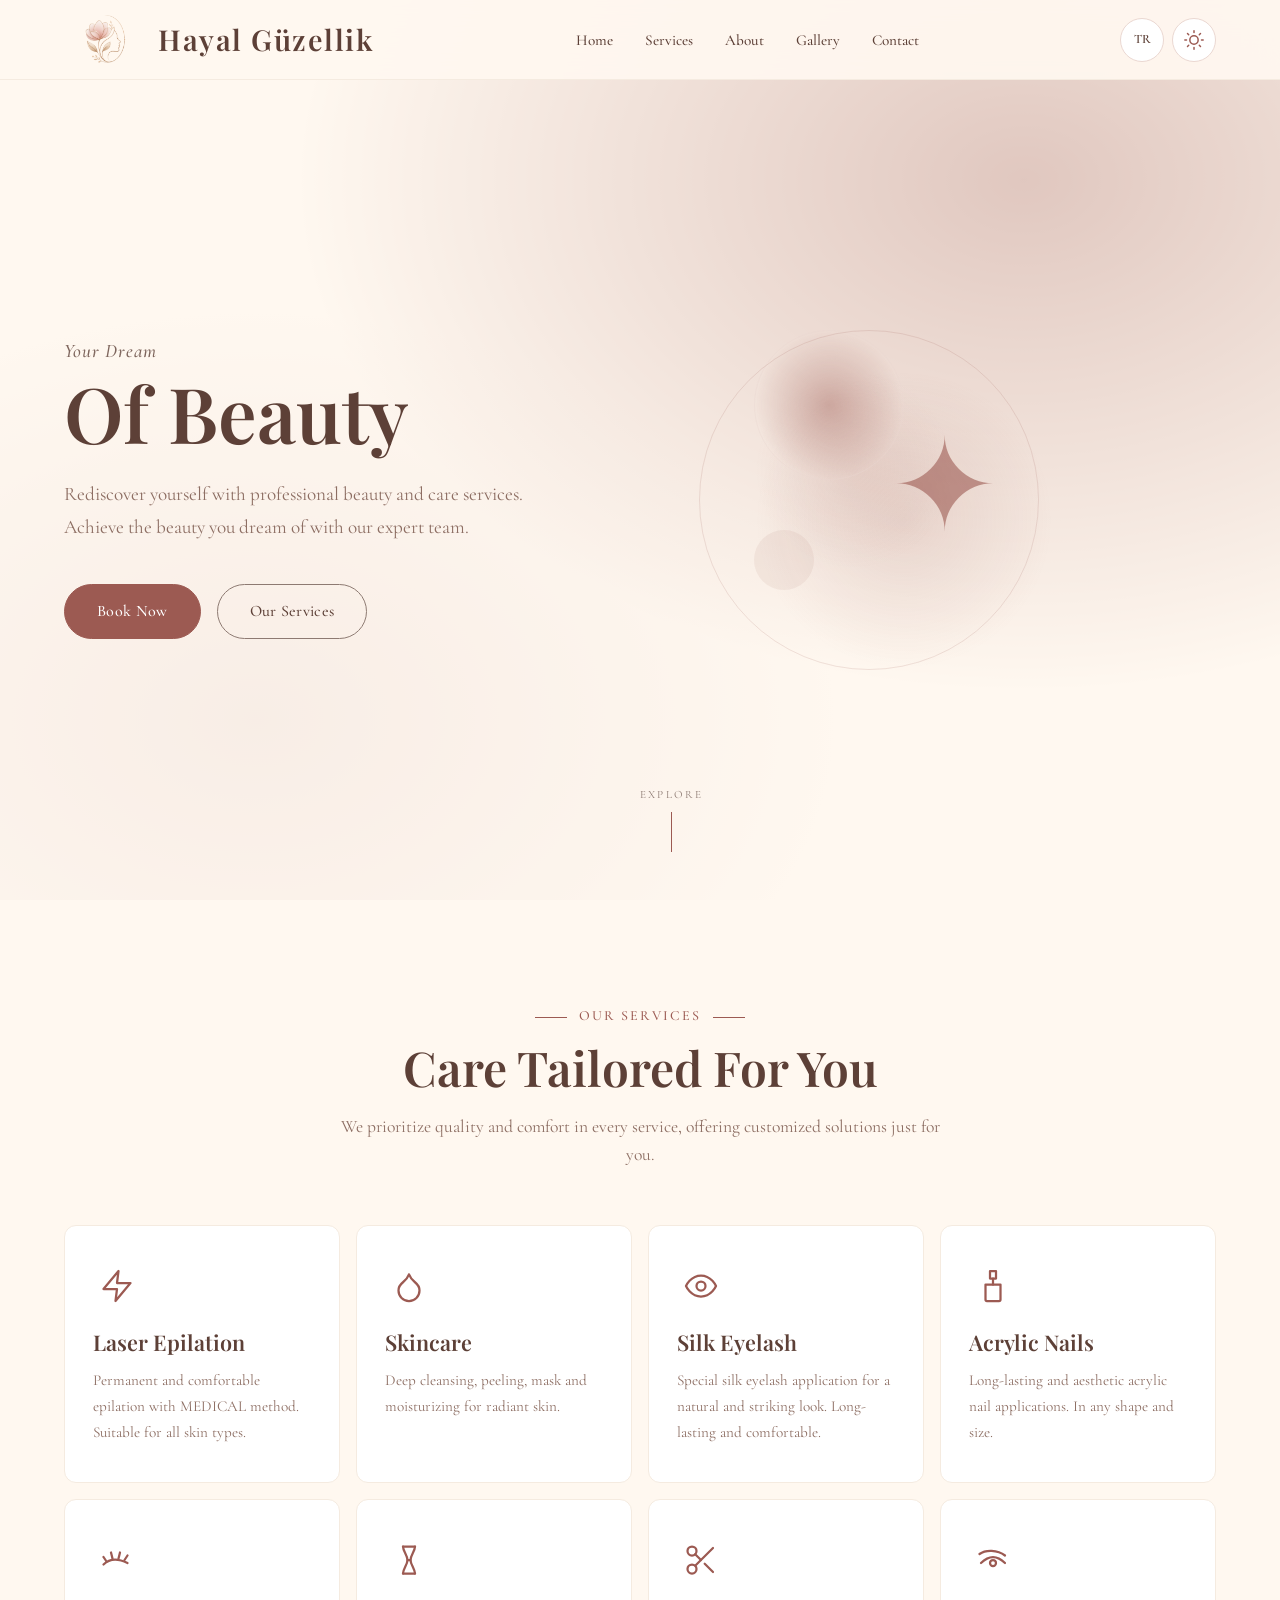
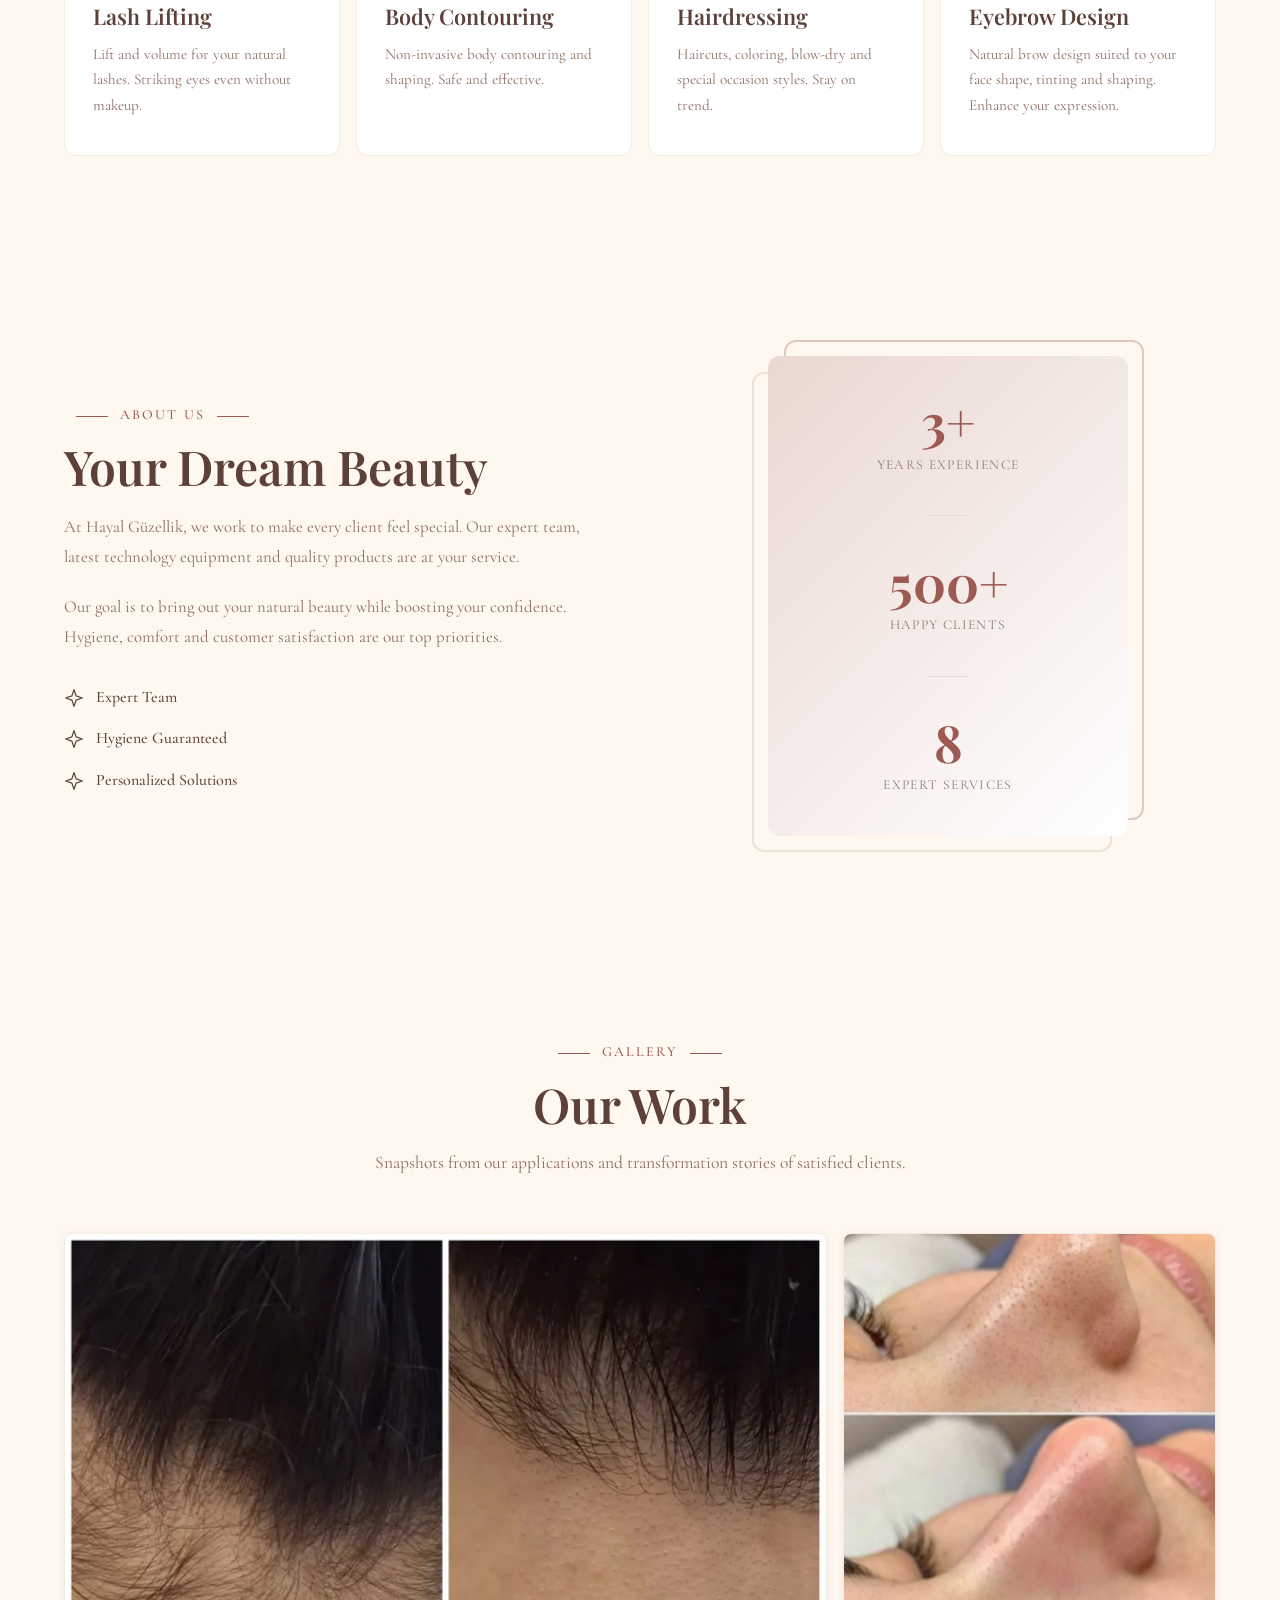
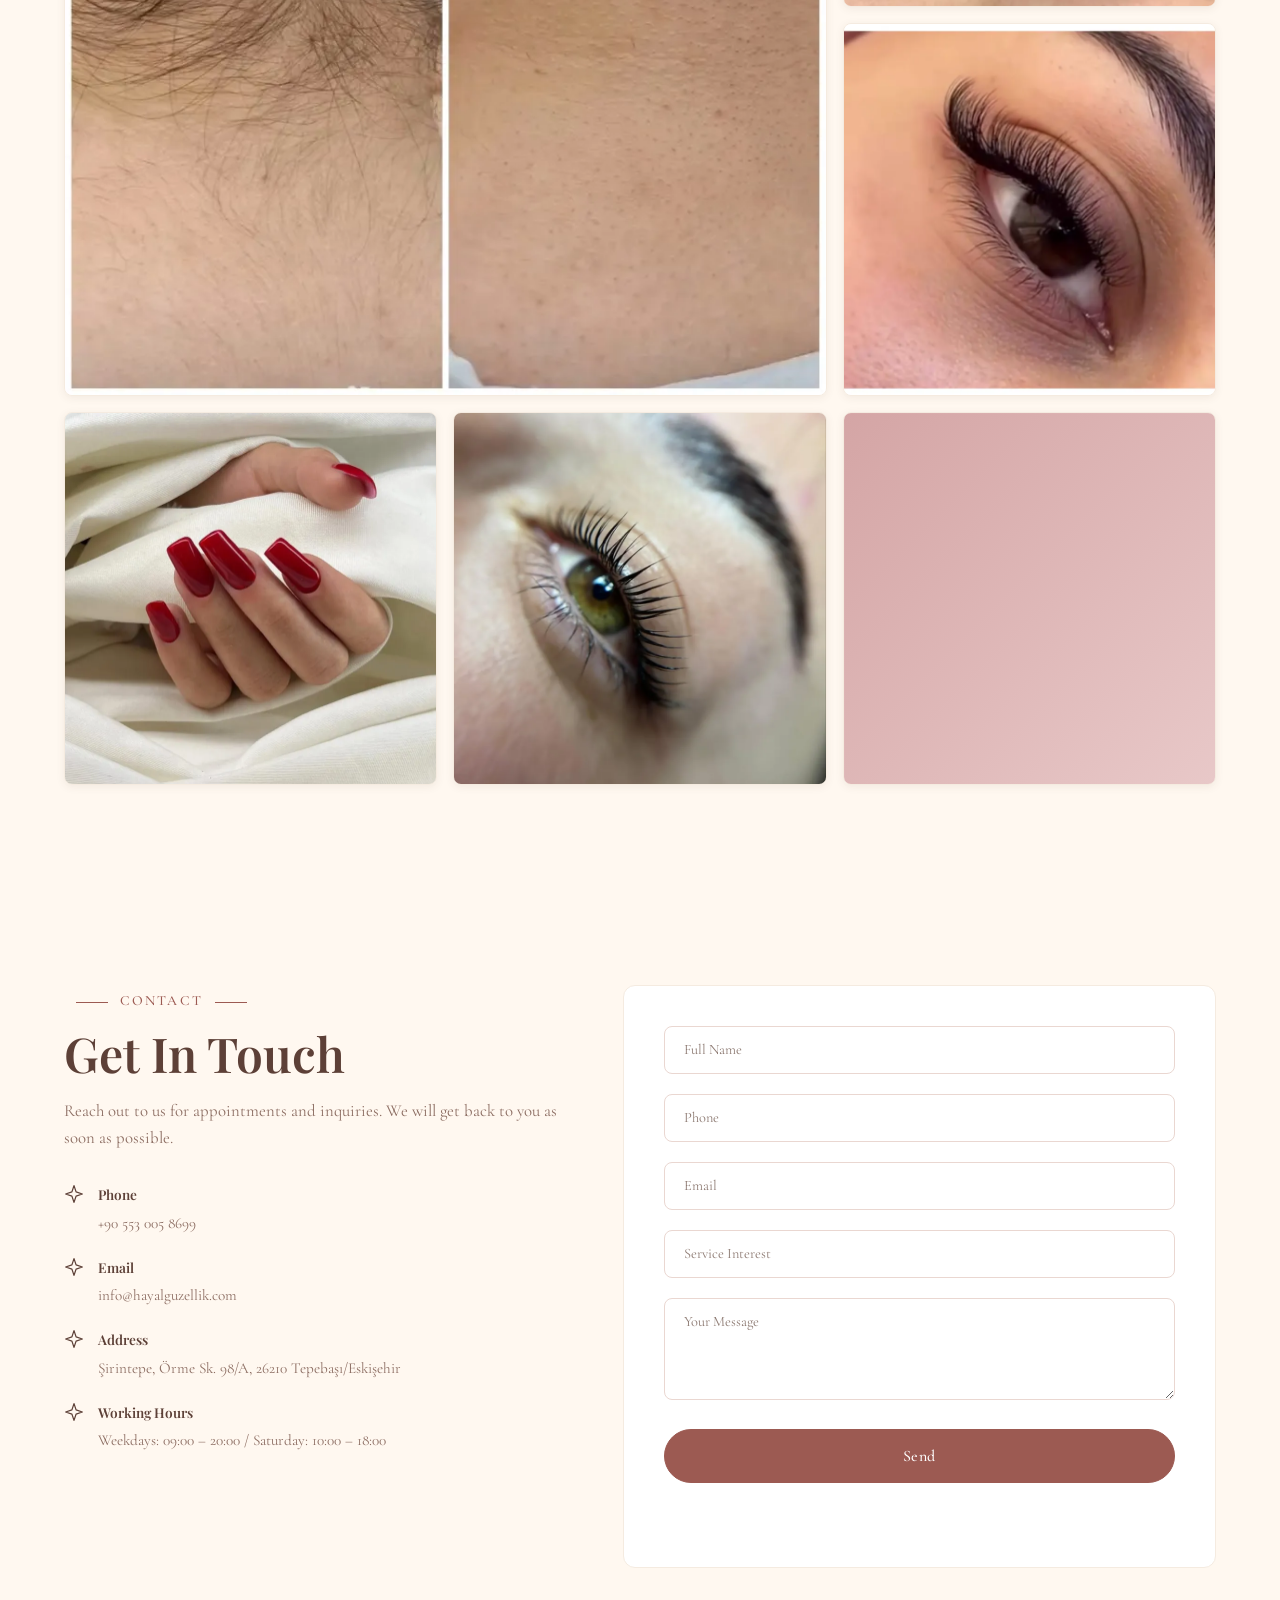
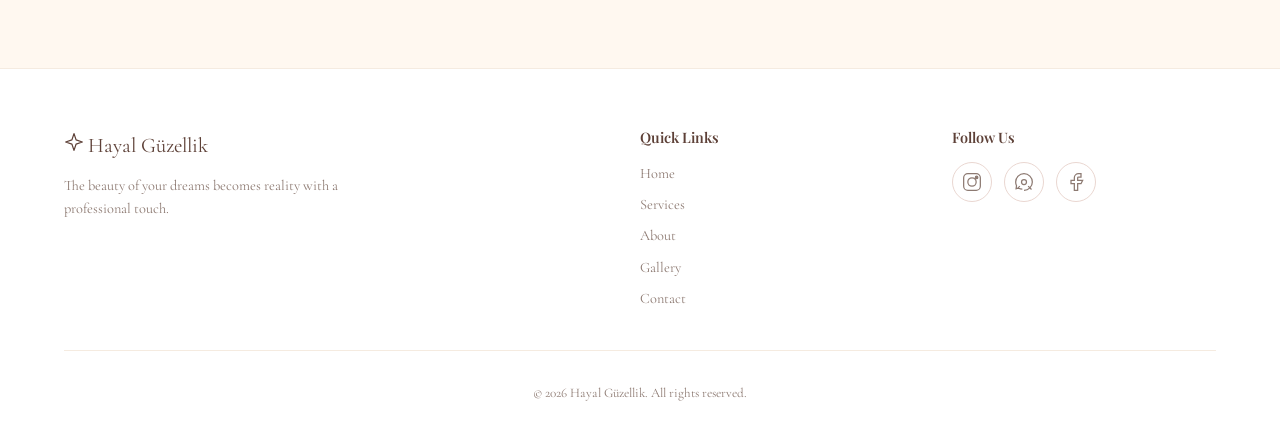
==== en.html @ 4885800f "bütün dosyalar yüklendi" ====
<!DOCTYPE html>
<html lang="en" data-theme="light">

<head>
  <meta charset="UTF-8">
  <meta name="viewport" content="width=device-width, initial-scale=1.0">
  <meta name="description"
    content="Hayal Güzellik — Professional laser epilation, skincare, silk eyelash, acrylic nails, lash lifting, body contouring and hairdressing services in Eskişehir, Turkey.">
  <meta name="theme-color" content="#FFF8F0">
  <meta name="robots" content="index, follow">
  <title>Hayal Güzellik | Professional Beauty &amp; Care</title>
  <link rel="icon" type="image/svg+xml" href="assets/icons/favicon.svg">
  <link rel="preconnect" href="https://fonts.googleapis.com">
  <link rel="preconnect" href="https://fonts.gstatic.com" crossorigin>
  <link
    href="https://fonts.googleapis.com/css2?family=Playfair+Display:ital,wght@0,400;0,500;0,600;0,700;1,400;1,500&family=Cormorant+Garamond:ital,wght@0,300;0,400;0,500;0,600;1,300;1,400;1,500&display=swap"
    rel="stylesheet">
  <link rel="stylesheet" href="assets/css/style.css">
  <link rel="alternate" href="index.html" hreflang="tr">
</head>

<body>

  <a href="#main-content" class="skip-link">Skip to content</a>

  <header class="header">
    <div class="header__inner container">
      <a href="#" class="logo" aria-label="Hayal Güzellik Homepage">
        <img src="assets/icons/logo.svg" alt="" class="logo__img" aria-hidden="true">
        <span class="logo__text">Hayal Güzellik</span>
      </a>
      <nav class="nav" aria-label="Main menu">
        <ul class="nav__list" id="navList">
          <li class="nav__item"><a href="#hero" class="nav__link">Home</a></li>
          <li class="nav__item"><a href="#services" class="nav__link">Services</a></li>
          <li class="nav__item"><a href="#about" class="nav__link">About</a></li>
          <li class="nav__item"><a href="#gallery" class="nav__link">Gallery</a></li>
          <li class="nav__item"><a href="#contact" class="nav__link">Contact</a></li>
        </ul>
      </nav>
      <div class="header__actions">
        <a href="index.html" class="lang-toggle" title="Türkçe" aria-label="Türkçeye geç">TR</a>
        <button class="theme-toggle" id="themeToggle" aria-label="Change theme" title="Change theme">
          <svg class="theme-toggle__icon theme-toggle__sun" width="20" height="20" viewBox="0 0 24 24" fill="none"
            stroke="currentColor" stroke-width="1.8" stroke-linecap="round" aria-hidden="true">
            <circle cx="12" cy="12" r="5" />
            <path
              d="M12 1v2M12 21v2M4.22 4.22l1.42 1.42M18.36 18.36l1.42 1.42M1 12h2M21 12h2M4.22 19.78l1.42-1.42M18.36 5.64l1.42-1.42" />
          </svg>
          <svg class="theme-toggle__icon theme-toggle__moon" width="20" height="20" viewBox="0 0 24 24" fill="none"
            stroke="currentColor" stroke-width="1.8" stroke-linecap="round" aria-hidden="true">
            <path d="M21 12.79A9 9 0 1 1 11.21 3 7 7 0 0 0 21 12.79z" />
          </svg>
        </button>
        <button class="nav-toggle" id="navToggle" aria-label="Open/close menu" aria-expanded="false">
          <span class="nav-toggle__bar" aria-hidden="true"></span>
          <span class="nav-toggle__bar" aria-hidden="true"></span>
          <span class="nav-toggle__bar" aria-hidden="true"></span>
        </button>
      </div>
    </div>
  </header>

  <main id="main-content">
    <section class="hero" id="hero" aria-label="Welcome">
      <div class="hero__bg" aria-hidden="true"></div>
      <div class="hero__inner container">
        <div class="hero__content">
          <h1 class="hero__title">
            <span class="hero__title-sub">Your Dream</span>
            <span class="hero__title-main">Of Beauty</span>
          </h1>
          <p class="hero__desc">Rediscover yourself with professional beauty and care services. Achieve the beauty you
            dream of with our expert team.</p>
          <div class="hero__actions">
            <a href="#contact" class="btn btn--primary">Book Now</a>
            <a href="#services" class="btn btn--ghost">Our Services</a>
          </div>
        </div>
        <div class="hero__visual" aria-hidden="true">
          <div class="hero__shape"></div>
          <div class="hero__shape hero__shape--2"></div>
          <div class="hero__shape hero__shape--3"></div>
          <div class="hero__shape hero__shape--4"></div>
          <div class="hero__ring"></div>
          <div class="hero__ornament">✦</div>
        </div>
      </div>
      <div class="hero__scroll" aria-hidden="true">
        <span class="hero__scroll-text">Explore</span>
        <span class="hero__scroll-line"></span>
      </div>
    </section>

    <section class="services section" id="services" aria-labelledby="services-title">
      <div class="container">
        <div class="section__header">
          <span class="section__label">Our Services</span>
          <h2 class="section__title" id="services-title">Care Tailored For You</h2>
          <p class="section__desc">We prioritize quality and comfort in every service, offering customized solutions
            just for you.</p>
        </div>
        <div class="services__grid">
          <!-- Laser Epilation -->
          <article class="service-card" tabindex="0">
            <div class="service-card__icon" aria-hidden="true">
              <svg width="36" height="36">
                <use href="#icon-lazer"></use>
              </svg>
            </div>
            <h3 class="service-card__title">Laser Epilation</h3>
            <p class="service-card__desc">Permanent and comfortable epilation with MEDICAL method. Suitable for all skin
              types.</p>
          </article>

          <!-- Skincare -->
          <article class="service-card" tabindex="0">
            <div class="service-card__icon" aria-hidden="true">
              <svg width="36" height="36">
                <use href="#icon-cilt"></use>
              </svg>
            </div>
            <h3 class="service-card__title">Skincare</h3>
            <p class="service-card__desc">Deep cleansing, peeling, mask and moisturizing for radiant skin.
            </p>
          </article>

          <!-- Silk Eyelash -->
          <article class="service-card" tabindex="0">
            <div class="service-card__icon" aria-hidden="true">
              <svg width="36" height="36">
                <use href="#icon-kirpik"></use>
              </svg>
            </div>
            <h3 class="service-card__title">Silk Eyelash</h3>
            <p class="service-card__desc">Special silk eyelash application for a natural and striking look. Long-lasting
              and comfortable.</p>
          </article>

          <!-- Acrylic Nails -->
          <article class="service-card" tabindex="0">
            <div class="service-card__icon" aria-hidden="true">
              <svg width="36" height="36">
                <use href="#icon-tirnak"></use>
              </svg>
            </div>
            <h3 class="service-card__title">Acrylic Nails</h3>
            <p class="service-card__desc">Long-lasting and aesthetic acrylic nail applications. In any shape and size.
            </p>
          </article>

          <!-- Lash Lifting -->
          <article class="service-card" tabindex="0">
            <div class="service-card__icon" aria-hidden="true">
              <svg width="36" height="36">
                <use href="#icon-lifting"></use>
              </svg>
            </div>
            <h3 class="service-card__title">Lash Lifting</h3>
            <p class="service-card__desc">Lift and volume for your natural lashes. Striking eyes even without makeup.
            </p>
          </article>

          <!-- Body Contouring -->
          <article class="service-card" tabindex="0">
            <div class="service-card__icon" aria-hidden="true">
              <svg width="36" height="36">
                <use href="#icon-incelme"></use>
              </svg>
            </div>
            <h3 class="service-card__title">Body Contouring</h3>
            <p class="service-card__desc">Non-invasive body contouring and shaping. Safe and effective.</p>
          </article>

          <!-- Hairdressing -->
          <article class="service-card" tabindex="0">
            <div class="service-card__icon" aria-hidden="true">
              <svg width="36" height="36">
                <use href="#icon-kuafor"></use>
              </svg>
            </div>
            <h3 class="service-card__title">Hairdressing</h3>
            <p class="service-card__desc">Haircuts, coloring, blow-dry and special occasion styles. Stay on trend.</p>
          </article>

          <!-- Eyebrow Design -->
          <article class="service-card" tabindex="0">
            <div class="service-card__icon" aria-hidden="true">
              <svg width="36" height="36">
                <use href="#icon-kas"></use>
              </svg>
            </div>
            <h3 class="service-card__title">Eyebrow Design</h3>
            <p class="service-card__desc">Natural brow design suited to your face shape, tinting and shaping. Enhance
              your expression.</p>
          </article>
        </div>
      </div>
    </section>

    <section class="about section" id="about" aria-labelledby="about-title">
      <div class="container">
        <div class="about__inner">
          <div class="about__content">
            <span class="section__label">About Us</span>
            <h2 class="section__title" id="about-title">Your Dream Beauty</h2>
            <p class="about__text">At Hayal Güzellik, we work to make every client feel special. Our expert team, latest
              technology equipment and quality products are at your service.</p>
            <p class="about__text">Our goal is to bring out your natural beauty while boosting your confidence. Hygiene,
              comfort and customer satisfaction are our top priorities.</p>
            <div class="about__features">
              <div class="about__feature">
                <svg class="icon-sparkle" width="20" height="20" viewBox="0 0 24 24" fill="none" stroke="currentColor"
                  stroke-width="1.5" stroke-linecap="round" stroke-linejoin="round" aria-hidden="true">
                  <path d="M12 2L14.5 9.5L22 12L14.5 14.5L12 22L9.5 14.5L2 12L9.5 9.5L12 2Z" />
                </svg>
                <span>Expert Team</span>
              </div>
              <div class="about__feature">
                <svg class="icon-sparkle" width="20" height="20" viewBox="0 0 24 24" fill="none" stroke="currentColor"
                  stroke-width="1.5" stroke-linecap="round" stroke-linejoin="round" aria-hidden="true">
                  <path d="M12 2L14.5 9.5L22 12L14.5 14.5L12 22L9.5 14.5L2 12L9.5 9.5L12 2Z" />
                </svg>
                <span>Hygiene Guaranteed</span>
              </div>
              <div class="about__feature">
                <svg class="icon-sparkle" width="20" height="20" viewBox="0 0 24 24" fill="none" stroke="currentColor"
                  stroke-width="1.5" stroke-linecap="round" stroke-linejoin="round" aria-hidden="true">
                  <path d="M12 2L14.5 9.5L22 12L14.5 14.5L12 22L9.5 14.5L2 12L9.5 9.5L12 2Z" />
                </svg>
                <span>Personalized Solutions</span>
              </div>
            </div>
          </div>
          <div class="about__visual" aria-hidden="true">
            <div class="about__stats">
              <div class="about__deco"></div>
              <div class="about__deco about__deco--2"></div>
              <div class="about__stat">
                <span class="about__stat-number">3+</span>
                <span class="about__stat-label">Years Experience</span>
              </div>
              <div class="about__stat-divider"></div>
              <div class="about__stat">
                <span class="about__stat-number">500+</span>
                <span class="about__stat-label">Happy Clients</span>
              </div>
              <div class="about__stat-divider"></div>
              <div class="about__stat">
                <span class="about__stat-number">8</span>
                <span class="about__stat-label">Expert Services</span>
              </div>
            </div>
          </div>
        </div>
      </div>
    </section>

    <section class="gallery section" id="gallery" aria-labelledby="gallery-title">
      <div class="container">
        <div class="section__header">
          <span class="section__label">Gallery</span>
          <h2 class="section__title" id="gallery-title">Our Work</h2>
          <p class="section__desc">Snapshots from our applications and transformation stories of satisfied clients.</p>
        </div>
        <div class="gallery__grid">
          <figure class="gallery__item gallery__item--wide" tabindex="0">
            <img class="gallery__img" src="assets/img/optimized/lazer.webp" alt="Laser epilation before and after">
            <figcaption class="gallery__caption">Laser Epilation</figcaption>
          </figure>
          <figure class="gallery__item" tabindex="0">
            <img class="gallery__img" src="assets/img/optimized/ciltbakimi.webp" alt="Skincare treatment">
            <figcaption class="gallery__caption">Skincare</figcaption>
          </figure>
          <figure class="gallery__item" tabindex="0">
            <img class="gallery__img" src="assets/img/optimized/ipek_kirpik.webp" alt="Silk eyelash application">
            <figcaption class="gallery__caption">Silk Eyelash</figcaption>
          </figure>
          <figure class="gallery__item" tabindex="0">
            <img class="gallery__img" src="assets/img/optimized/protez_tirnak.webp" alt="Acrylic nail design">
            <figcaption class="gallery__caption">Acrylic Nails</figcaption>
          </figure>
          <figure class="gallery__item" tabindex="0">
            <img class="gallery__img" src="assets/img/optimized/kirpik_lifting.webp" alt="Lash lifting application">
            <figcaption class="gallery__caption">Lash Lifting</figcaption>
          </figure>
          <figure class="gallery__item" tabindex="0">
            <div class="gallery__img" style="background-image: linear-gradient(135deg, #D4A5A5 0%, #E8C8C8 100%);"
              role="img" aria-label="Hair styling service"></div>
            <figcaption class="gallery__caption">Hairdressing</figcaption>
          </figure>

        </div>
      </div>
    </section>

    <section class="contact section" id="contact" aria-labelledby="contact-title">
      <div class="container">
        <div class="contact__inner">
          <div class="contact__info">
            <span class="section__label">Contact</span>
            <h2 class="section__title" id="contact-title">Get In Touch</h2>
            <p class="contact__text">Reach out to us for appointments and inquiries. We will get back to you as soon as
              possible.</p>
            <div class="contact__details">
              <div class="contact__detail">
                <svg class="icon-sparkle" width="20" height="20" viewBox="0 0 24 24" fill="none" stroke="currentColor"
                  stroke-width="1.5" stroke-linecap="round" stroke-linejoin="round" aria-hidden="true">
                  <path d="M12 2L14.5 9.5L22 12L14.5 14.5L12 22L9.5 14.5L2 12L9.5 9.5L12 2Z" />
                </svg>
                <div>
                  <strong>Phone</strong>
                  <a href="tel:+905530058699" class="contact__link">+90 553 005 8699</a>
                </div>
              </div>
              <div class="contact__detail">
                <svg class="icon-sparkle" width="20" height="20" viewBox="0 0 24 24" fill="none" stroke="currentColor"
                  stroke-width="1.5" stroke-linecap="round" stroke-linejoin="round" aria-hidden="true">
                  <path d="M12 2L14.5 9.5L22 12L14.5 14.5L12 22L9.5 14.5L2 12L9.5 9.5L12 2Z" />
                </svg>
                <div>
                  <strong>Email</strong>
                  <a href="mailto:info@hayalguzellik.com" class="contact__link">info@hayalguzellik.com</a>
                </div>
              </div>
              <div class="contact__detail">
                <svg class="icon-sparkle" width="20" height="20" viewBox="0 0 24 24" fill="none" stroke="currentColor"
                  stroke-width="1.5" stroke-linecap="round" stroke-linejoin="round" aria-hidden="true">
                  <path d="M12 2L14.5 9.5L22 12L14.5 14.5L12 22L9.5 14.5L2 12L9.5 9.5L12 2Z" />
                </svg>
                <div>
                  <strong>Address</strong>
                  <span>Şirintepe, Örme Sk. 98/A, 26210 Tepebaşı/Eskişehir</span>
                </div>
              </div>
              <div class="contact__detail">
                <svg class="icon-sparkle" width="20" height="20" viewBox="0 0 24 24" fill="none" stroke="currentColor"
                  stroke-width="1.5" stroke-linecap="round" stroke-linejoin="round" aria-hidden="true">
                  <path d="M12 2L14.5 9.5L22 12L14.5 14.5L12 22L9.5 14.5L2 12L9.5 9.5L12 2Z" />
                </svg>
                <div>
                  <strong>Working Hours</strong>
                  <span>Weekdays: 09:00 – 20:00 / Saturday: 10:00 – 18:00</span>
                </div>
              </div>
            </div>
          </div>
          <div class="contact__form-wrapper">
            <form class="contact__form" id="contactForm" action="https://api.web3forms.com/submit" method="POST">
              <input type="hidden" name="access_key" value="YOUR_ACCESS_KEY_HERE">
              <input type="hidden" name="subject" value="Hayal Güzellik - Contact Form">
              <input type="checkbox" name="botcheck" class="contact__hp" tabindex="-1" aria-hidden="true">
              <div class="contact__form-group">
                <label for="name" class="contact__label">Full Name</label>
                <input type="text" id="name" name="name" class="contact__input" required placeholder=" ">
              </div>
              <div class="contact__form-group">
                <label for="phone" class="contact__label">Phone</label>
                <input type="tel" id="phone" name="phone" class="contact__input" required placeholder=" ">
              </div>
              <div class="contact__form-group">
                <label for="email" class="contact__label">Email</label>
                <input type="email" id="email" name="email" class="contact__input" required placeholder=" ">
              </div>
              <div class="contact__form-group">
                <label for="service" class="contact__label">Service Interest</label>
                <select id="service" name="service" class="contact__input contact__select" required>
                  <option value="" disabled selected hidden></option>
                  <option value="Laser Epilation">Laser Epilation</option>
                  <option value="Skincare">Skincare</option>
                  <option value="Silk Eyelash">Silk Eyelash</option>
                  <option value="Acrylic Nails">Acrylic Nails</option>
                  <option value="Lash Lifting">Lash Lifting</option>
                  <option value="Body Contouring">Body Contouring</option>
                  <option value="Hairdressing">Hairdressing</option>
                  <option value="Eyebrow Design">Eyebrow Design</option>
                  <option value="Other">Other</option>
                </select>
              </div>
              <div class="contact__form-group contact__form-group--full">
                <label for="message" class="contact__label">Your Message</label>
                <textarea id="message" name="message" class="contact__input contact__textarea" rows="4" required
                  placeholder=" "></textarea>
              </div>
              <button type="submit" class="btn btn--primary contact__submit">Send</button>
              <p class="contact__form-status" id="formStatus" role="status" aria-live="polite"></p>
            </form>
          </div>
        </div>
      </div>
    </section>
  </main>

  <footer class="footer">
    <div class="container">
      <div class="footer__inner">
        <div class="footer__brand">
          <svg class="icon-sparkle" width="20" height="20" viewBox="0 0 24 24" fill="none" stroke="currentColor"
            stroke-width="1.5" stroke-linecap="round" stroke-linejoin="round" aria-hidden="true">
            <path d="M12 2L14.5 9.5L22 12L14.5 14.5L12 22L9.5 14.5L2 12L9.5 9.5L12 2Z" />
          </svg>
          <span class="logo__text">Hayal Güzellik</span>
          <p class="footer__tagline">The beauty of your dreams becomes reality with a professional touch.</p>
        </div>
        <div class="footer__nav">
          <h4 class="footer__heading">Quick Links</h4>
          <nav aria-label="Footer menu">
            <ul class="footer__list">
              <li><a href="#hero" class="footer__link">Home</a></li>
              <li><a href="#services" class="footer__link">Services</a></li>
              <li><a href="#about" class="footer__link">About</a></li>
              <li><a href="#gallery" class="footer__link">Gallery</a></li>
              <li><a href="#contact" class="footer__link">Contact</a></li>
            </ul>
          </nav>
        </div>

        <div class="footer__social">
          <h4 class="footer__heading">Follow Us</h4>
          <div class="footer__social-links">
            <a href="#" class="footer__social-link" aria-label="Instagram" title="Instagram">
              <svg width="20" height="20" viewBox="0 0 24 24" fill="none" stroke="currentColor" stroke-width="1.5">
                <rect x="2" y="2" width="20" height="20" rx="5" />
                <circle cx="12" cy="12" r="5" />
                <circle cx="17.5" cy="6.5" r="1.5" fill="currentColor" />
              </svg>
            </a>
            <a href="#" class="footer__social-link" aria-label="WhatsApp" title="WhatsApp">
              <svg width="20" height="20" viewBox="0 0 24 24" fill="none" stroke="currentColor" stroke-width="1.5">
                <path
                  d="M17 17L21 21M4 20L7 17M12 22C17.5228 22 22 17.5228 22 12C22 6.47715 17.5228 2 12 2C6.47715 2 2 6.47715 2 12C2 13.5997 2.37562 15.1116 3.04346 16.4521L2.5 20L5.5479 19.4565C6.88837 20.1244 8.4003 20.5 10 20.5" />
                <circle cx="12" cy="12" r="3" />
              </svg>
            </a>
            <a href="#" class="footer__social-link" aria-label="Facebook" title="Facebook">
              <svg width="20" height="20" viewBox="0 0 24 24" fill="none" stroke="currentColor" stroke-width="1.5">
                <path
                  d="M18 2H15C12.2386 2 10 4.23858 10 7V10H6V14H10V22H14V14H18L20 10H14V7C14 6.44772 14.4477 6 15 6H18V2Z" />
              </svg>
            </a>
          </div>
        </div>
      </div>
      <div class="footer__bottom">
        <p>&copy; 2026 Hayal Güzellik. All rights reserved.</p>
      </div>
    </div>
  </footer>


  <!-- Icons (SVG SPRITE) -->
  <svg style="display: none;" aria-hidden="true">
    <symbol id="icon-sparkle" viewBox="0 0 24 24" fill="none" stroke="currentColor" stroke-width="1.5"
      stroke-linecap="round" stroke-linejoin="round">
      <path d="M12 2L14.5 9.5L22 12L14.5 14.5L12 22L9.5 14.5L2 12L9.5 9.5L12 2Z" />
    </symbol>

    <symbol id="icon-lazer" viewBox="0 0 24 24" fill="none" stroke="currentColor" stroke-width="1.5"
      stroke-linecap="round" stroke-linejoin="round">
      <polygon points="13 2 3 14 12 14 11 22 21 10 12 10 13 2" />
    </symbol>

    <symbol id="icon-cilt" viewBox="0 0 24 24" fill="none" stroke="currentColor" stroke-width="1.5"
      stroke-linecap="round" stroke-linejoin="round">
      <path d="M12 22a7 7 0 0 0 7-7c0-2-1-3.9-3-5.5s-3.5-4-4-5.3c-.5 1.3-2 3.7-4 5.3S5 13 5 15a7 7 0 0 0 7 7z" />
    </symbol>

    <symbol id="icon-kirpik" viewBox="0 0 24 24" fill="none" stroke="currentColor" stroke-width="1.5"
      stroke-linecap="round" stroke-linejoin="round">
      <path d="M2 12s3-7 10-7 10 7 10 7-3 7-10 7-10-7-10-7Z" />
      <circle cx="12" cy="12" r="3" />
    </symbol>

    <symbol id="icon-tirnak" viewBox="0 0 24 24" fill="none" stroke="currentColor" stroke-width="1.5"
      stroke-linecap="round" stroke-linejoin="round">
      <path d="M10 2h4v5h-4z" />
      <path d="M12 7v4" />
      <path d="M7 11h10v10a1 1 0 0 1-1 1H8a1 1 0 0 1-1-1z" />
    </symbol>

    <symbol id="icon-lifting" viewBox="0 0 24 24" fill="none" stroke="currentColor" stroke-width="1.5"
      stroke-linecap="round" stroke-linejoin="round">
      <path d="M3 15c4-4 10-4 16-1" />
      <path d="M17 12l2-3" />
      <path d="M13 11l1-4" />
      <path d="M9 11l-1-4" />
      <path d="M5 13l-2-3" />
    </symbol>

    <symbol id="icon-incelme" viewBox="0 0 24 24" fill="none" stroke="currentColor" stroke-width="1.5"
      stroke-linecap="round" stroke-linejoin="round">
      <path d="M8 3h8" />
      <path d="M16 3c0 3-3 6-3 9s3 6 3 9" />
      <path d="M8 3c0 3 3 6 3 9s-3 6-3 9" />
      <path d="M8 21h8" />
      <line x1="11" y1="12" x2="13" y2="12" />
    </symbol>

    <symbol id="icon-kuafor" viewBox="0 0 24 24" fill="none" stroke="currentColor" stroke-width="1.5"
      stroke-linecap="round" stroke-linejoin="round">
      <circle cx="6" cy="6" r="3" />
      <circle cx="6" cy="18" r="3" />
      <line x1="20" y1="4" x2="8.12" y2="15.88" />
      <line x1="14.47" y1="14.48" x2="20" y2="20" />
      <line x1="8.12" y1="8.12" x2="12" y2="12" />
    </symbol>

    <symbol id="icon-kas" viewBox="0 0 24 24" fill="none" stroke="currentColor" stroke-width="1.5" stroke-linecap="round" stroke-linejoin="round">
    <path d="M3 8c4-3 12-3 17 1" />
    <path d="M4 14s4-4 8-4 8 4 8 4" />
    <circle cx="12" cy="14" r="2" />
  </symbol>
  </svg>

  <script src="assets/js/main.js" defer></script>
</body>

</html>
---- assets/css/style.css ----
/* ============================================
   Hayal Güzellik — Ana Stil Dosyası
   ============================================ */

/* -------------------------------------------
   CSS Değişkenleri — Aydınlık Tema (varsayılan)
   ------------------------------------------- */
:root {
  --bg-primary: #FFF8F0;
  --bg-card: #FFFFFF;
  --accent: #9C5A52;
  --accent-hover: #864A42;
  --text-primary: #5D4037;
  --text-secondary: #8D6E63;
  --text-muted: #8D7A72;
  --border: #EAD7D1;
  --border-light: #F5EBE0;
  --shadow: rgba(93, 64, 55, 0.08);
  --shadow-hover: rgba(93, 64, 55, 0.15);
  --overlay: rgba(93, 64, 55, 0.5);
  --header-bg: rgba(255, 248, 240, 0.92);
  --gallery-overlay: rgba(45, 36, 36, 0.6);
  --error: #C0392B;

  --font-heading: 'Playfair Display', Georgia, serif;
  --font-body: 'Cormorant Garamond', Georgia, serif;

  --max-width: 1200px;
  --header-height: 80px;
  --radius: 12px;
  --radius-sm: 8px;
  --transition: 0.35s cubic-bezier(0.25, 0.46, 0.45, 0.94);
  --transition-slow: 0.6s cubic-bezier(0.25, 0.46, 0.45, 0.94);
}

/* -------------------------------------------
   Karanlık Tema
   ------------------------------------------- */
[data-theme="dark"] {
  --bg-primary: #2D2424;
  --bg-card: #3E3232;
  --accent: #E0A090;
  --accent-hover: #D08A78;
  --text-primary: #F5EBE0;
  --text-secondary: #D4C5B8;
  --text-muted: #A89284;
  --border: #5D4037;
  --border-light: #4A3A3A;
  --shadow: rgba(0, 0, 0, 0.2);
  --shadow-hover: rgba(0, 0, 0, 0.35);
  --overlay: rgba(0, 0, 0, 0.6);
  --header-bg: rgba(45, 36, 36, 0.92);
  --gallery-overlay: rgba(0, 0, 0, 0.55);
  --error: #E06060;
  color-scheme: dark;
}

/* -------------------------------------------
   Skip Link — klavye kullanıcıları için
   ------------------------------------------- */
.skip-link {
  position: absolute;
  top: -100%;
  left: 16px;
  padding: 12px 24px;
  background: var(--accent);
  color: #FFF;
  font-family: var(--font-body);
  font-size: 1rem;
  font-weight: 600;
  border-radius: 0 0 var(--radius-sm) var(--radius-sm);
  z-index: 9999;
  transition: top 0.25s ease;
}

.skip-link:focus {
  top: 0;
  outline: 2px solid var(--accent);
  outline-offset: 2px;
}

/* -------------------------------------------
   Reset & Temel
   ------------------------------------------- */
*, *::before, *::after {
  margin: 0;
  padding: 0;
  box-sizing: border-box;
}

html {
  scroll-behavior: smooth;
  scroll-padding-top: var(--header-height);
}

body {
  font-family: var(--font-body);
  font-weight: 400;
  font-size: 1.125rem;
  line-height: 1.6;
  color: var(--text-primary);
  background-color: var(--bg-primary);
  transition: background-color var(--transition-slow), color var(--transition-slow);
  -webkit-font-smoothing: antialiased;
  -moz-osx-font-smoothing: grayscale;
  overflow-x: hidden;
}

img {
  max-width: 100%;
  display: block;
}

a {
  color: inherit;
  text-decoration: none;
}

a:focus-visible,
button:focus-visible,
input:focus-visible,
select:focus-visible,
textarea:focus-visible {
  outline: 2px solid var(--accent);
  outline-offset: 2px;
}

ul {
  list-style: none;
}

/* -------------------------------------------
   Container
   ------------------------------------------- */
.container {
  width: 100%;
  max-width: var(--max-width);
  margin-inline: auto;
  padding-inline: 24px;
}

@media (max-width: 768px) {
  .container {
    padding-inline: 20px;
  }
}

/* -------------------------------------------
   Tipografi
   ------------------------------------------- */
h1, h2, h3, h4, h5, h6 {
  font-family: var(--font-heading);
  font-weight: 600;
  line-height: 1.2;
  color: var(--text-primary);
  transition: color var(--transition);
}

/* -------------------------------------------
   Section Paylaşımlı
   ------------------------------------------- */
.section {
  padding-block: 100px;
}

@media (max-width: 768px) {
  .section {
    padding-block: 64px;
  }
}

.section__header {
  text-align: center;
  margin-bottom: 56px;
}

.section__label {
  display: inline-block;
  font-family: var(--font-body);
  font-size: 0.875rem;
  font-weight: 500;
  letter-spacing: 0.15em;
  text-transform: uppercase;
  color: var(--accent);
  margin-bottom: 12px;
  position: relative;
}

.section__label::before,
.section__label::after {
  content: '';
  display: inline-block;
  width: 32px;
  height: 1px;
  background: var(--accent);
  vertical-align: middle;
  margin: 0 12px;
}

.section__title {
  font-size: clamp(2rem, 4vw, 3rem);
  font-weight: 600;
  margin-bottom: 16px;
}

.section__desc {
  max-width: 600px;
  margin-inline: auto;
  color: var(--text-secondary);
  font-size: 1.1rem;
}

/* -------------------------------------------
   Butonlar
   ------------------------------------------- */
.btn {
  display: inline-flex;
  align-items: center;
  gap: 8px;
  padding: 14px 32px;
  font-family: var(--font-body);
  font-size: 1rem;
  font-weight: 500;
  letter-spacing: 0.02em;
  border-radius: 100px;
  border: 1px solid transparent;
  cursor: pointer;
  transition: all var(--transition);
  text-decoration: none;
}

.btn--primary {
  background: var(--accent);
  color: #FFF;
  border-color: var(--accent);
}

.btn--primary:hover {
  background: var(--accent-hover);
  border-color: var(--accent-hover);
  transform: translateY(-2px);
  box-shadow: 0 8px 24px var(--shadow-hover);
}

.btn--primary:focus-visible {
  outline: 2px solid #FFF;
  outline-offset: 2px;
}

.btn--ghost {
  background: transparent;
  color: var(--text-primary);
  border-color: var(--text-muted);
}

.btn--ghost:hover {
  border-color: var(--accent);
  color: var(--accent);
  transform: translateY(-2px);
}

.btn--ghost:focus-visible {
  outline: 2px solid var(--accent);
  outline-offset: 2px;
}

/* -------------------------------------------
   HEADER
   ------------------------------------------- */
.header {
  position: fixed;
  top: 0;
  left: 0;
  right: 0;
  z-index: 1000;
  height: var(--header-height);
  background: var(--header-bg);
  backdrop-filter: blur(16px);
  -webkit-backdrop-filter: blur(16px);
  border-bottom: 1px solid var(--border-light);
  transition: background-color var(--transition-slow), border-color var(--transition-slow);
}

.header__inner {
  display: flex;
  align-items: center;
  justify-content: space-between;
  height: 100%;
}

.logo {
  display: flex;
  align-items: center;
  gap: 10px;
  font-family: var(--font-heading);
  font-size: 1.8rem;
  font-weight: 600;
  letter-spacing: 1.5px;
  line-height: 1;
  color: var(--text-primary);
  transition: color var(--transition);
}

.logo__img {
  display: block;
  width: auto;
  height: 84px;
  border-radius: 0;
  background: none;
  object-fit: contain;
  transition: filter var(--transition);
  transform: translateY(2px);
}

[data-theme="dark"] .logo__img {
  filter: brightness(0.95);
}

.logo__text {
  color: var(--text-primary);
  transition: color var(--transition);
}

.logo__mark {
  color: var(--accent);
  font-size: 1.2rem;
  transition: color var(--transition);
}

.header__actions {
  display: flex;
  align-items: center;
  gap: 8px;
}

.lang-toggle {
  display: flex;
  align-items: center;
  justify-content: center;
  width: 44px;
  height: 44px;
  border-radius: 50%;
  border: 1px solid var(--border);
  background: var(--bg-card);
  cursor: pointer;
  font-family: var(--font-body);
  font-size: 0.8rem;
  font-weight: 600;
  color: var(--text-primary);
  text-decoration: none;
  transition: all var(--transition);
}

.lang-toggle:hover {
  border-color: var(--accent);
  color: var(--accent);
  box-shadow: 0 0 20px rgba(156, 90, 82, 0.2);
  transform: scale(1.05);
}

/* --- Navigasyon --- */
.nav__list {
  display: flex;
  gap: 32px;
}

.nav__link {
  font-size: 0.95rem;
  font-weight: 500;
  color: var(--text-primary);
  transition: color var(--transition);
  position: relative;
  padding-block: 4px;
}

.nav__link::after {
  content: '';
  position: absolute;
  bottom: 0;
  left: 0;
  width: 0;
  height: 1px;
  background: var(--accent);
  transition: width var(--transition);
}

.nav__link:hover {
  color: var(--accent);
}

.nav__link:hover::after {
  width: 100%;
}

/* --- Tema Toggle --- */
.theme-toggle {
  width: 44px;
  height: 44px;
  border-radius: 50%;
  border: 1px solid var(--border);
  background: var(--bg-card);
  cursor: pointer;
  display: flex;
  align-items: center;
  justify-content: center;
  transition: all var(--transition);
  position: relative;
  overflow: hidden;
}

.theme-toggle:hover {
  border-color: var(--accent);
  box-shadow: 0 0 20px rgba(156, 90, 82, 0.2);
  transform: scale(1.05);
}

.theme-toggle:active {
  transform: scale(0.92);
}

.theme-toggle__icon {
  position: absolute;
  transition: all var(--transition);
  color: var(--text-primary);
}

.theme-toggle__sun {
  opacity: 1;
  transform: rotate(0deg) scale(1);
}

.theme-toggle__moon {
  opacity: 0;
  transform: rotate(90deg) scale(0);
}

[data-theme="dark"] .theme-toggle__sun {
  opacity: 0;
  transform: rotate(-90deg) scale(0);
}

[data-theme="dark"] .theme-toggle__moon {
  opacity: 1;
  transform: rotate(0deg) scale(1);
  color: var(--accent);
}

[data-theme="light"] .theme-toggle__sun {
  color: var(--accent);
}

/* --- Mobil Menü Toggle --- */
.nav-toggle {
  display: none;
  flex-direction: column;
  gap: 5px;
  width: 40px;
  height: 40px;
  align-items: center;
  justify-content: center;
  border: 1px solid var(--border);
  border-radius: 8px;
  background: transparent;
  cursor: pointer;
  transition: border-color var(--transition), background var(--transition);
}

.nav-toggle__bar {
  display: block;
  width: 20px;
  height: 1.5px;
  background: var(--text-primary);
  border-radius: 2px;
  transition: all var(--transition);
}

.nav-toggle[aria-expanded="true"] .nav-toggle__bar:nth-child(1) {
  transform: translateY(6.5px) rotate(45deg);
}

.nav-toggle[aria-expanded="true"] .nav-toggle__bar:nth-child(2) {
  opacity: 0;
  transform: scaleX(0);
}

.nav-toggle[aria-expanded="true"] .nav-toggle__bar:nth-child(3) {
  transform: translateY(-6.5px) rotate(-45deg);
}

/* -------------------------------------------
   HERO
   ------------------------------------------- */
.hero {
  position: relative;
  min-height: 100vh;
  display: flex;
  align-items: center;
  overflow: hidden;
  padding-top: var(--header-height);
}

.hero__bg {
  position: absolute;
  inset: 0;
  background:
    radial-gradient(ellipse at 80% 20%, var(--accent) 0%, transparent 50%),
    radial-gradient(ellipse at 20% 80%, var(--border) 0%, transparent 40%),
    var(--bg-primary);
  opacity: 0.3;
  transition: opacity var(--transition-slow), background var(--transition-slow);
}

.hero__inner {
  display: grid;
  grid-template-columns: 1fr 1fr;
  gap: 64px;
  align-items: center;
  position: relative;
  z-index: 1;
  padding-block: 40px;
}

.hero__content {
  animation: fadeInUp 1s ease forwards;
}

.hero__title {
  line-height: 1.1;
  margin-bottom: 24px;
}

.hero__title-sub {
  display: block;
  font-size: clamp(0.95rem, 1.5vw, 1.25rem);
  font-weight: 500;
  font-style: italic;
  font-family: var(--font-body);
  color: var(--text-primary);
  opacity: 0.8;
  margin-bottom: 8px;
  letter-spacing: 0.05em;
}

.hero__title-main {
  display: block;
  font-size: clamp(2.8rem, 6vw, 5rem);
  font-weight: 600;
  color: var(--text-primary);
  transition: color var(--transition);
}

.hero__desc {
  font-size: clamp(1rem, 1.5vw, 1.2rem);
  color: var(--text-secondary);
  margin-bottom: 40px;
  max-width: 480px;
  line-height: 1.7;
  transition: color var(--transition);
}

.hero__actions {
  display: flex;
  gap: 16px;
  flex-wrap: wrap;
}

.hero__visual {
  position: relative;
  display: flex;
  align-items: center;
  justify-content: center;
  min-height: 400px;
}

.hero__shape {
  position: absolute;
  border-radius: 50%;
  width: 300px;
  height: 300px;
  background: radial-gradient(circle, var(--accent) 0%, transparent 70%);
  opacity: 0.15;
  top: 20%;
  left: 15%;
  animation: float 8s ease-in-out infinite;
  animation-delay: 0s;
}

.hero__shape--2 {
  width: 200px;
  height: 200px;
  background: radial-gradient(circle, var(--accent) 0%, transparent 70%);
  opacity: 0.10;
  bottom: 15%;
  right: 10%;
  animation-delay: -2s;
}

.hero__shape--3 {
  width: 150px;
  height: 150px;
  border: 1px solid var(--border);
  opacity: 0.4;
  top: 10%;
  right: 20%;
  animation-delay: -4s;
  animation: float 10s ease-in-out infinite reverse;
}

.hero__shape--4 {
  width: 60px;
  height: 60px;
  border-radius: 50%;
  background: var(--accent);
  opacity: 0.08;
  top: 60%;
  right: 5%;
  animation-delay: -6s;
  animation: float 12s ease-in-out infinite;
}

.hero__ring {
  position: absolute;
  width: 340px;
  height: 340px;
  border-radius: 50%;
  border: 1px solid var(--accent);
  opacity: 0.15;
  top: 10%;
  left: 5%;
  animation: float 15s ease-in-out infinite reverse;
}

.hero__ornament {
  position: relative;
  z-index: 1;
  font-size: 8rem;
  color: var(--accent);
  opacity: 0.6;
  animation: pulse 4s ease-in-out infinite, glow 3s ease-in-out infinite alternate;
}

.hero__scroll {
  position: absolute;
  bottom: 48px;
  left: 50%;
  transform: translateX(-50%);
  display: flex;
  flex-direction: column;
  align-items: center;
  gap: 8px;
  color: var(--text-muted);
  animation: fadeInUp 1s ease 1.5s forwards;
  opacity: 0;
}

.hero__scroll-text {
  font-size: 0.7rem;
  letter-spacing: 0.2em;
  text-transform: uppercase;
}

.hero__scroll-line {
  width: 1px;
  height: 40px;
  background: var(--accent);
  animation: scrollLine 2s ease-in-out infinite;
}

/* -------------------------------------------
   HİZMETLER
   ------------------------------------------- */
.services {
  background: var(--bg-primary);
  transition: background var(--transition-slow);
}

.services__grid {
  display: grid;
  grid-template-columns: repeat(4, 1fr);
  gap: 16px;
}

.service-card {
  background: var(--bg-card);
  border: 1px solid var(--border-light);
  border-radius: var(--radius);
  padding: 36px 28px;
  transition: all var(--transition);
  position: relative;
  overflow: hidden;
}

.service-card::before {
  content: '';
  position: absolute;
  top: 0;
  left: 0;
  right: 0;
  height: 3px;
  background: var(--accent);
  transform: scaleX(0);
  transform-origin: left;
  transition: transform var(--transition);
}

.service-card:hover,
.service-card:focus-visible {
  transform: translateY(-4px);
  box-shadow: 0 16px 40px var(--shadow);
  border-color: var(--accent);
  outline: none;
}

.service-card:hover::before,
.service-card:focus-visible::before {
  transform: scaleX(1);
}

.service-card__icon {
  width: 48px;
  height: 48px;
  display: flex;
  align-items: center;
  justify-content: center;
  color: var(--accent);
  margin-bottom: 20px;
  transition: color var(--transition);
}

.service-card__title {
  font-size: 1.35rem;
  font-weight: 600;
  margin-bottom: 12px;
}

.service-card__desc {
  font-size: 0.95rem;
  color: var(--text-secondary);
  line-height: 1.7;
  transition: color var(--transition);
}

/* -------------------------------------------
   HAKKIMIZDA
   ------------------------------------------- */
.about {
  background: var(--bg-primary);
  transition: background var(--transition-slow);
}

.about__inner {
  display: grid;
  grid-template-columns: 1fr 1fr;
  gap: 80px;
  align-items: center;
}

.about__text {
  font-size: 1.05rem;
  color: var(--text-secondary);
  margin-bottom: 20px;
  line-height: 1.8;
  transition: color var(--transition);
}

.about__features {
  display: grid;
  gap: 16px;
  margin-top: 32px;
}

.about__feature {
  display: flex;
  align-items: center;
  gap: 12px;
  font-size: 1rem;
  font-weight: 500;
  color: var(--text-primary);
  transition: color var(--transition);
}

.about__feature-icon {
  color: var(--accent);
  font-size: 0.8rem;
  transition: color var(--transition);
}

.about__visual {
  display: flex;
  justify-content: center;
  align-items: center;
}

.about__stats {
  position: relative;
  width: 100%;
  max-width: 360px;
  aspect-ratio: 3 / 4;
  background: linear-gradient(135deg, var(--border) 0%, var(--bg-card) 100%);
  border-radius: var(--radius);
  display: flex;
  flex-direction: column;
  align-items: center;
  justify-content: center;
  gap: 0;
  transition: background var(--transition-slow);
}

.about__deco {
  position: absolute;
  width: 100%;
  height: 100%;
  border: 2px solid var(--accent);
  border-radius: var(--radius);
  top: -16px;
  left: 16px;
  opacity: 0.3;
  z-index: -1;
  transition: border-color var(--transition);
}

.about__deco--2 {
  top: 16px;
  left: -16px;
  opacity: 0.15;
}

.about__stat {
  display: flex;
  flex-direction: column;
  align-items: center;
  gap: 6px;
  flex: 1;
  justify-content: center;
  width: 100%;
}

.about__stat-number {
  font-family: var(--font-heading);
  font-size: 3.2rem;
  font-weight: 700;
  color: var(--accent);
  line-height: 1;
  transition: color var(--transition);
}

.about__stat-label {
  font-size: 0.85rem;
  color: var(--text-muted);
  letter-spacing: 0.1em;
  text-transform: uppercase;
}

.about__stat-divider {
  width: 40px;
  height: 1px;
  background: var(--border);
  flex-shrink: 0;
}

/* -------------------------------------------
   GALERİ
   ------------------------------------------- */
.gallery {
  background: var(--bg-primary);
  transition: background var(--transition-slow);
}

.gallery__grid {
  display: grid;
  grid-template-columns: repeat(3, 1fr);
  gap: 16px;
}

.gallery__item {
  position: relative;
  border-radius: var(--radius-sm);
  overflow: hidden;
  aspect-ratio: 1;
  cursor: pointer;
  border: 1px solid var(--border-light);
  box-shadow: 0 2px 8px var(--shadow);
  transition: box-shadow var(--transition), border-color var(--transition);
}

.gallery__item:hover,
.gallery__item:focus-visible {
  box-shadow: 0 12px 32px var(--shadow-hover);
  border-color: var(--accent);
  outline: none;
}

.gallery__item--wide {
  grid-column: span 2;
  grid-row: span 2;
}

.gallery__img {
  width: 100%;
  height: 100%;
  background-size: cover;
  background-position: center;
  object-fit: cover;
  transition: transform 0.6s ease, filter 0.4s ease;
}

.gallery__item:hover .gallery__img,
.gallery__item:focus-visible .gallery__img {
  transform: scale(1.12);
}

.gallery__item::after {
  content: '';
  position: absolute;
  inset: 0;
  background: linear-gradient(to top, rgba(0,0,0,0.5) 0%, transparent 50%);
  opacity: 0;
  transition: opacity var(--transition);
}

.gallery__item:hover::after,
.gallery__item:focus-visible::after {
  opacity: 1;
}

.gallery__caption {
  position: absolute;
  bottom: 0;
  left: 0;
  right: 0;
  padding: 24px 20px 18px;
  color: #FFF;
  font-family: var(--font-heading);
  font-size: 1.1rem;
  font-weight: 500;
  z-index: 2;
  background: linear-gradient(to top, rgba(0,0,0,0.6) 0%, transparent 100%);
  transform: translateY(12px);
  opacity: 0;
  transition: all var(--transition);
}

.gallery__item:hover .gallery__caption,
.gallery__item:focus-visible .gallery__caption {
  transform: translateY(0);
  opacity: 1;
}

/* -------------------------------------------
   İLETİŞİM
   ------------------------------------------- */
.contact {
  background: var(--bg-primary);
  transition: background var(--transition-slow);
}

.contact__inner {
  display: grid;
  grid-template-columns: 1fr 1.2fr;
  gap: 64px;
  align-items: start;
}

.contact__text {
  color: var(--text-secondary);
  margin-bottom: 32px;
  font-size: 1.05rem;
  transition: color var(--transition);
}

.contact__details {
  display: grid;
  gap: 20px;
}

.contact__detail {
  display: flex;
  gap: 14px;
  align-items: flex-start;
}

.contact__detail-icon {
  color: var(--accent);
  font-size: 0.8rem;
  margin-top: 4px;
  flex-shrink: 0;
}

.contact__detail strong {
  display: block;
  font-family: var(--font-heading);
  font-size: 0.85rem;
  font-weight: 600;
  color: var(--text-primary);
  margin-bottom: 2px;
  transition: color var(--transition);
}

.contact__detail span,
.contact__link {
  font-size: 0.95rem;
  color: var(--text-secondary);
  transition: color var(--transition);
}

.contact__link:hover {
  color: var(--accent);
}

/* --- Form --- */
.contact__form-wrapper {
  background: var(--bg-card);
  border: 1px solid var(--border-light);
  border-radius: var(--radius);
  padding: 40px;
  transition: all var(--transition-slow);
}

.contact__form {
  display: grid;
  gap: 20px;
}

.contact__hp {
  position: absolute;
  left: -9999px;
  opacity: 0;
  height: 0;
  width: 0;
}

.contact__form-group {
  position: relative;
}

.contact__form-group--full {
  grid-column: 1 / -1;
}

.contact__label {
  position: absolute;
  top: 12px;
  left: 16px;
  font-size: 0.9rem;
  color: var(--text-muted);
  pointer-events: none;
  transition: all var(--transition);
  background: var(--bg-card);
  padding-inline: 4px;
  transform-origin: left center;
}

.contact__input {
  width: 100%;
  padding: 14px 16px;
  font-family: var(--font-body);
  font-size: 0.95rem;
  color: var(--text-primary);
  background: transparent;
  border: 1px solid var(--border);
  border-radius: var(--radius-sm);
  transition: all var(--transition);
  -webkit-appearance: none;
}

.contact__input:focus {
  border-color: var(--accent);
  box-shadow: 0 0 0 3px rgba(156, 90, 82, 0.15);
}

.contact__input:focus ~ .contact__label,
.contact__input:not(:placeholder-shown) ~ .contact__label,
.contact__select:valid ~ .contact__label {
  top: -10px;
  left: 12px;
  font-size: 0.78rem;
  color: var(--accent);
}

.contact__textarea {
  resize: vertical;
  min-height: 100px;
}

.contact__select {
  cursor: pointer;
}

.contact__submit {
  width: 100%;
  justify-content: center;
  padding-block: 16px;
}

.contact__form-status {
  font-size: 0.9rem;
  text-align: center;
  min-height: 24px;
  color: var(--accent);
}

/* -------------------------------------------
   FOOTER
   ------------------------------------------- */
.footer {
  background: var(--bg-card);
  border-top: 1px solid var(--border-light);
  padding-block: 60px 32px;
  transition: all var(--transition-slow);
}

.footer__inner {
  display: grid;
  grid-template-columns: 2fr 1fr 1fr;
  gap: 48px;
  padding-bottom: 40px;
  border-bottom: 1px solid var(--border-light);
  margin-bottom: 32px;
}

.footer__brand .logo__text {
  font-size: 1.3rem;
}

.footer__tagline {
  font-size: 0.9rem;
  color: var(--text-muted);
  margin-top: 12px;
  max-width: 280px;
  line-height: 1.6;
}

.footer__heading {
  font-family: var(--font-heading);
  font-size: 0.9rem;
  font-weight: 600;
  margin-bottom: 16px;
  color: var(--text-primary);
  transition: color var(--transition);
}

.footer__list {
  display: flex;
  flex-direction: column;
  gap: 8px;
}



.footer__list li,
.footer__link {
  font-size: 0.9rem;
  color: var(--text-muted);
  transition: color var(--transition);
}

.footer__link:hover {
  color: var(--accent);
}

.footer__social-links {
  display: flex;
  gap: 12px;
}

.footer__social-link {
  width: 40px;
  height: 40px;
  display: flex;
  align-items: center;
  justify-content: center;
  border: 1px solid var(--border);
  border-radius: 50%;
  color: var(--text-muted);
  transition: all var(--transition);
}

.footer__social-link:hover {
  border-color: var(--accent);
  color: var(--accent);
  background: var(--bg-primary);
  transform: translateY(-2px);
}

.footer__bottom {
  text-align: center;
  font-size: 0.82rem;
  color: var(--text-muted);
}

/* -------------------------------------------
   ANİMASYONLAR
   ------------------------------------------- */
@keyframes fadeInUp {
  from {
    opacity: 0;
    transform: translateY(24px);
  }
  to {
    opacity: 1;
    transform: translateY(0);
  }
}

@keyframes float {
  0%, 100% {
    transform: translateY(0) scale(1);
  }
  50% {
    transform: translateY(-20px) scale(1.05);
  }
}

@keyframes pulse {
  0%, 100% {
    opacity: 0.4;
    transform: scale(1);
  }
  50% {
    opacity: 0.8;
    transform: scale(1.1);
  }
}

@keyframes glow {
  from {
    filter: drop-shadow(0 0 12px var(--accent));
  }
  to {
    filter: drop-shadow(0 0 40px var(--accent)) drop-shadow(0 0 80px var(--accent));
  }
}

@keyframes scrollLine {
  0% {
    transform: scaleY(0);
    transform-origin: top;
  }
  50% {
    transform: scaleY(1);
    transform-origin: top;
  }
  50.01% {
    transform-origin: bottom;
  }
  100% {
    transform: scaleY(0);
    transform-origin: bottom;
  }
}

.reveal {
  opacity: 0;
  transform: translateY(32px);
  transition: opacity 0.8s ease, transform 0.8s ease;
}

.reveal--visible {
  opacity: 1;
  transform: translateY(0);
}

/* -------------------------------------------
   RESPONSIVE — TABLET (769px - 1024px)
   ------------------------------------------- */
@media (max-width: 1024px) {
  .hero__inner {
    grid-template-columns: 1fr;
    text-align: center;
    gap: 32px;
  }

  .hero__desc {
    margin-inline: auto;
  }

  .hero__actions {
    justify-content: center;
  }

  .hero__visual {
    min-height: 280px;
    order: -1;
  }

  .hero__shape {
    width: 220px;
    height: 220px;
  }

  .hero__shape--2 {
    width: 140px;
    height: 140px;
  }

  .hero__shape--4 {
    width: 40px;
    height: 40px;
  }

  .hero__ring {
    width: 220px;
    height: 220px;
  }

  .hero__ornament {
    font-size: 5rem;
  }

  .hero__scroll {
    display: none;
  }

  .services__grid {
    grid-template-columns: repeat(2, 1fr);
  }

  .about__inner {
    grid-template-columns: 1fr;
    gap: 48px;
    text-align: center;
  }

  .about__features {
    justify-items: center;
  }

  .about__visual {
    order: -1;
  }

  .gallery__grid {
    grid-template-columns: repeat(2, 1fr);
  }

  .gallery__item--wide {
    grid-column: span 1;
    grid-row: span 1;
  }

  .contact__inner {
    grid-template-columns: 1fr;
    gap: 40px;
  }

  .footer__inner {
    grid-template-columns: 1fr 1fr;
    gap: 32px;
  }
}

/* -------------------------------------------
   RESPONSIVE — MOBİL (≤768px)
   ------------------------------------------- */
@media (max-width: 768px) {
  .nav {
    position: fixed;
    top: var(--header-height);
    left: 0;
    right: 0;
    background: var(--header-bg);
    backdrop-filter: blur(16px);
    -webkit-backdrop-filter: blur(16px);
    border-bottom: 1px solid var(--border-light);
    padding: 24px;
    transform: translateY(-110%);
    opacity: 0;
    transition: all var(--transition);
    pointer-events: none;
  }

  .nav--open {
    transform: translateY(0);
    opacity: 1;
    pointer-events: all;
  }

  .nav__list {
    flex-direction: column;
    gap: 20px;
    align-items: center;
  }

  .nav__link {
    font-size: 1.1rem;
  }

  .nav-toggle {
    display: flex;
  }

  .hero__title-main {
    font-size: 2.5rem;
  }

  .hero__visual {
    min-height: 200px;
  }

  .hero__shape {
    width: 160px;
    height: 160px;
  }

  .hero__shape--2 {
    width: 100px;
    height: 100px;
  }

  .hero__shape--4 {
    width: 30px;
    height: 30px;
  }

  .hero__ring {
    width: 160px;
    height: 160px;
  }

  .hero__ornament {
    font-size: 3.5rem;
  }

  .services__grid {
    grid-template-columns: 1fr;
  }

  .service-card {
    padding: 28px 24px;
  }

  .section__label::before,
  .section__label::after {
    width: 20px;
  }

  .gallery__grid {
    grid-template-columns: 1fr 1fr;
    gap: 10px;
  }

  .contact__form-wrapper {
    padding: 24px;
  }

  .footer__inner {
    grid-template-columns: 1fr;
    text-align: center;
    gap: 24px;
  }

  .footer__social-links {
    justify-content: center;
  }

  .footer__tagline {
    margin-inline: auto;
  }
}

@media (max-width: 480px) {
  .gallery__grid {
    grid-template-columns: 1fr;
  }
}
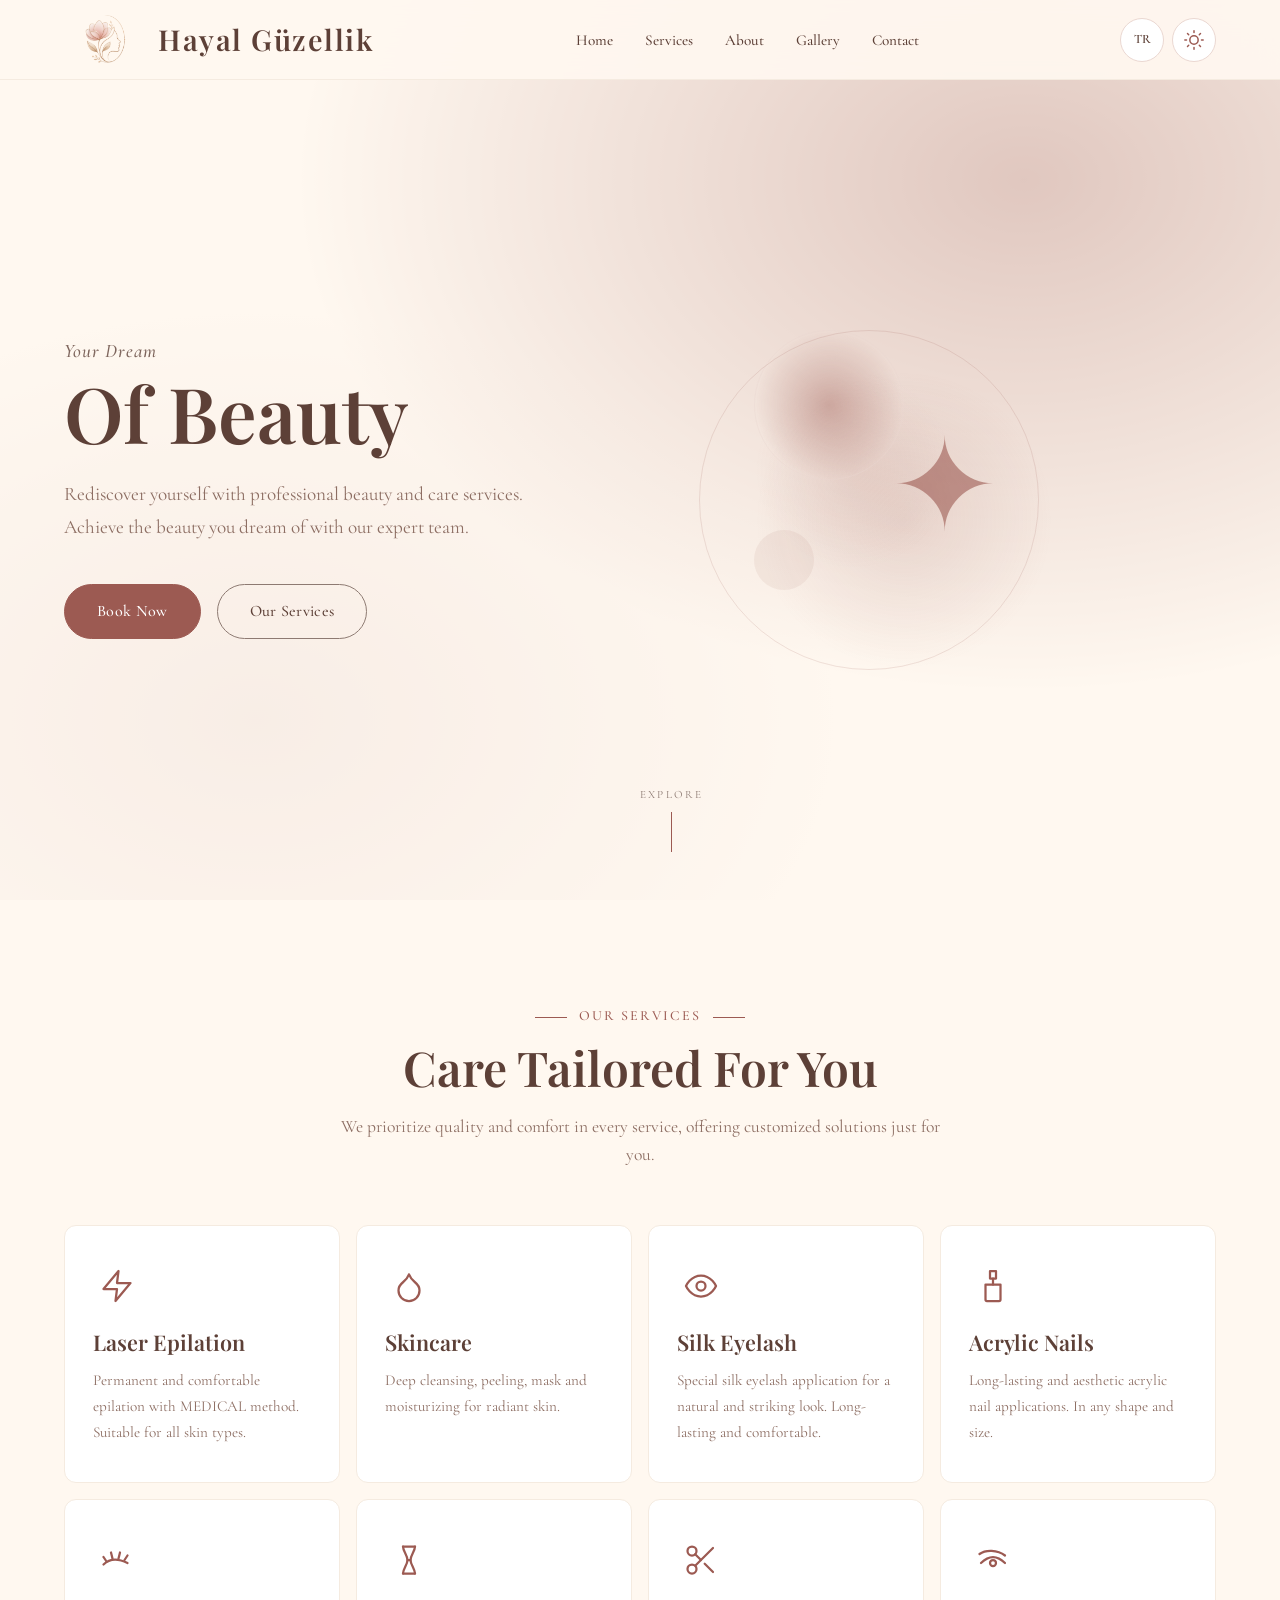
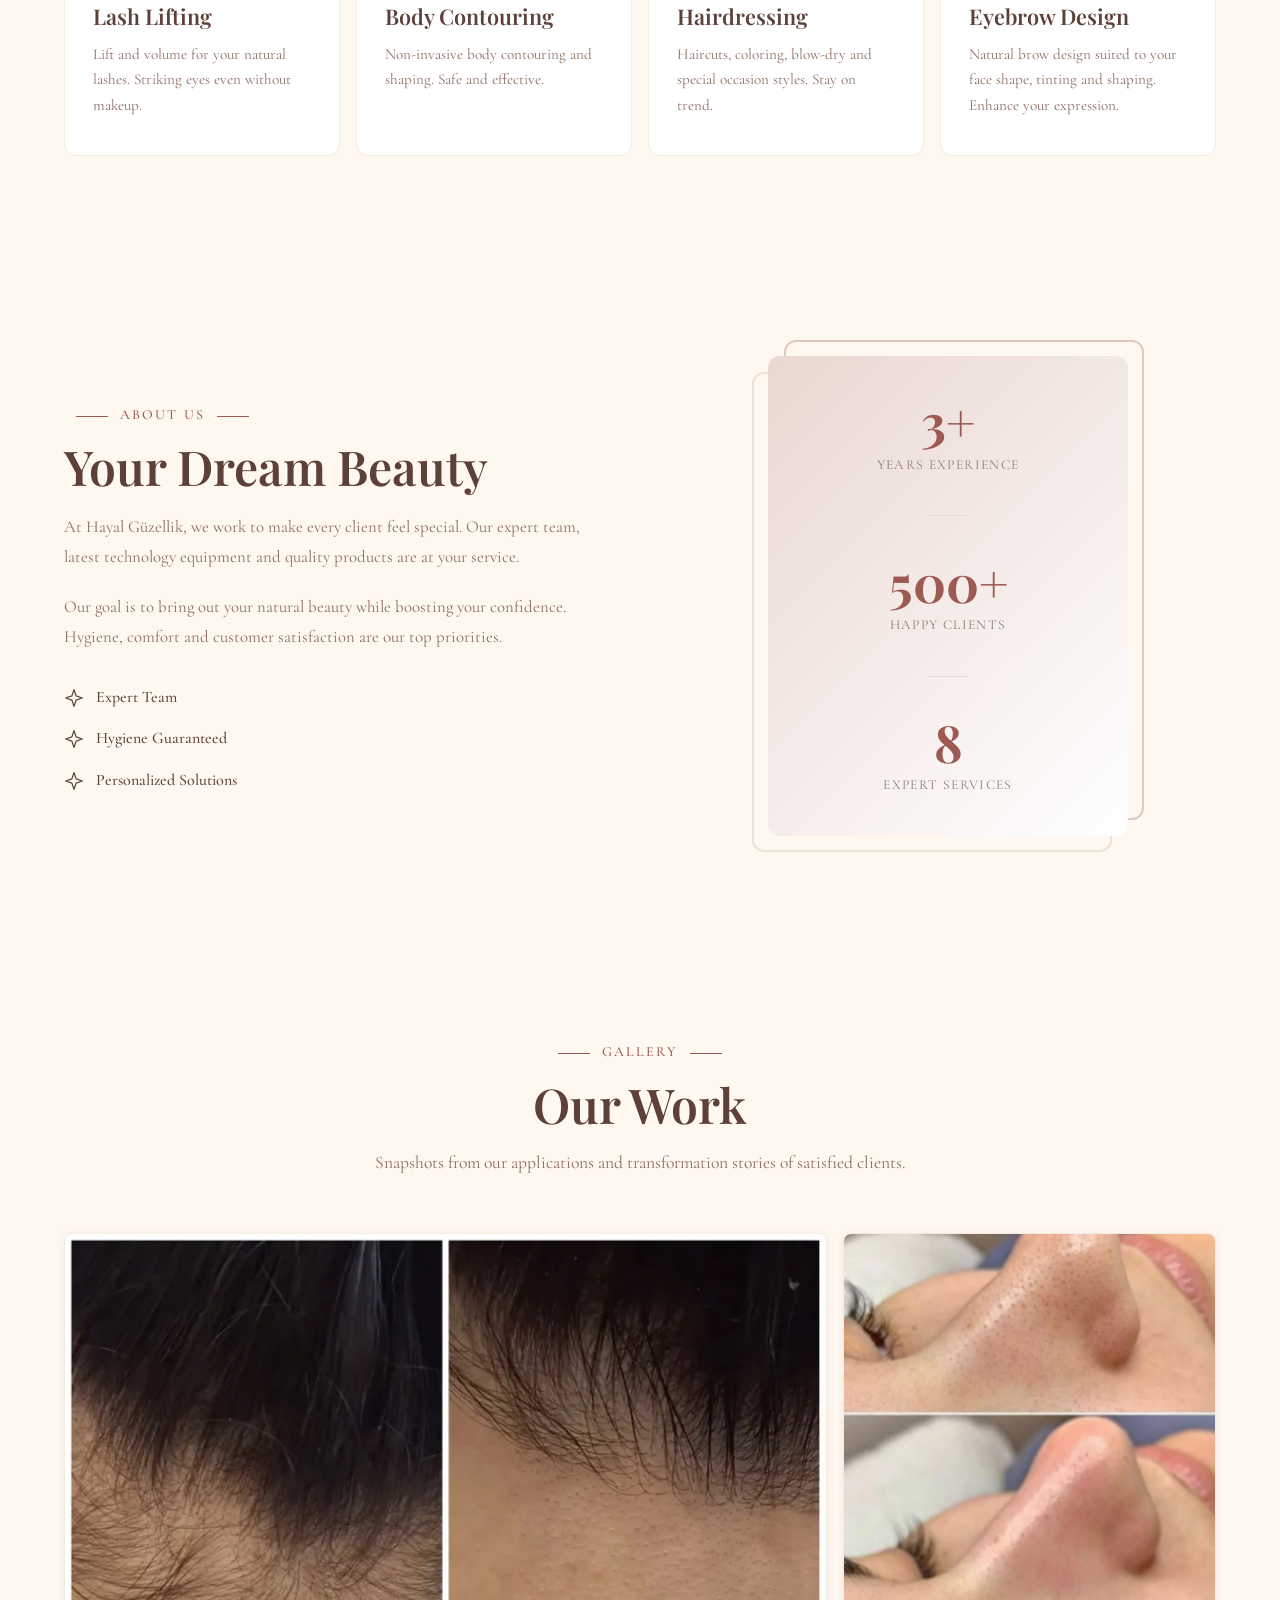
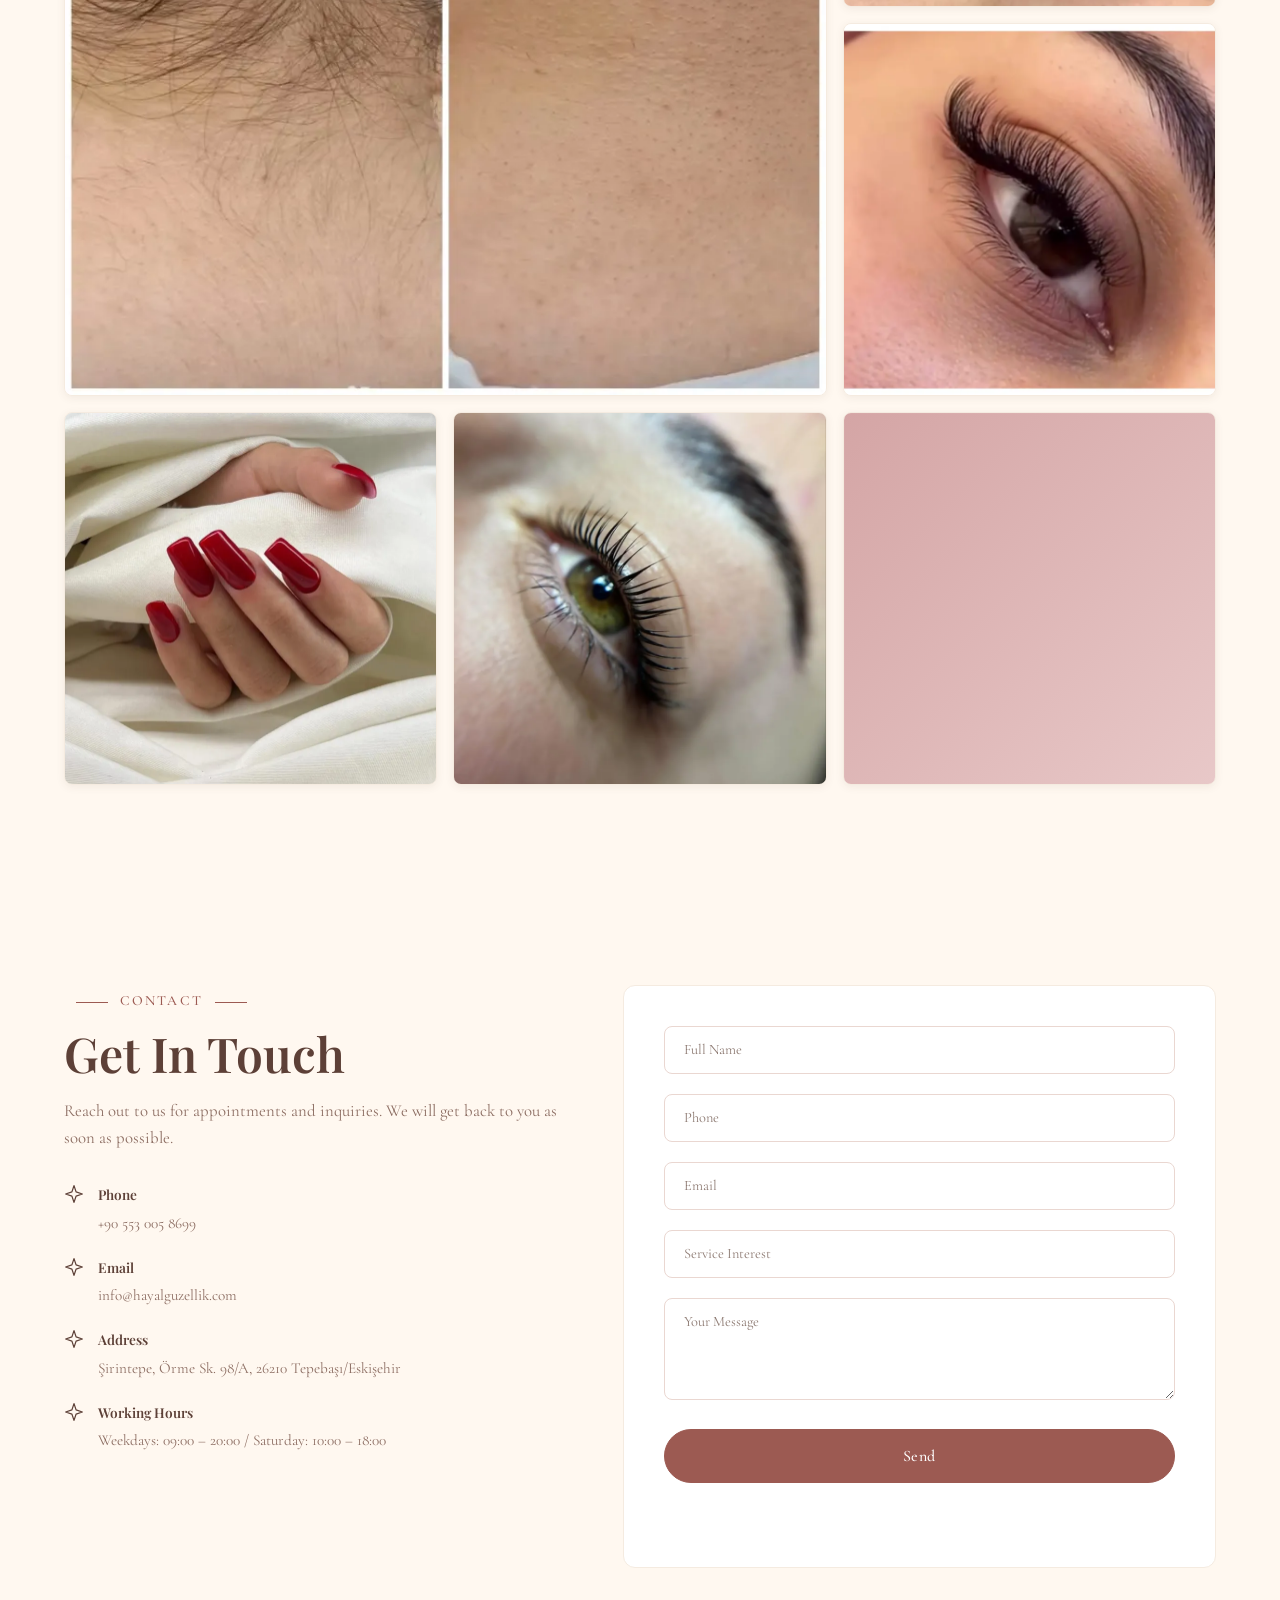
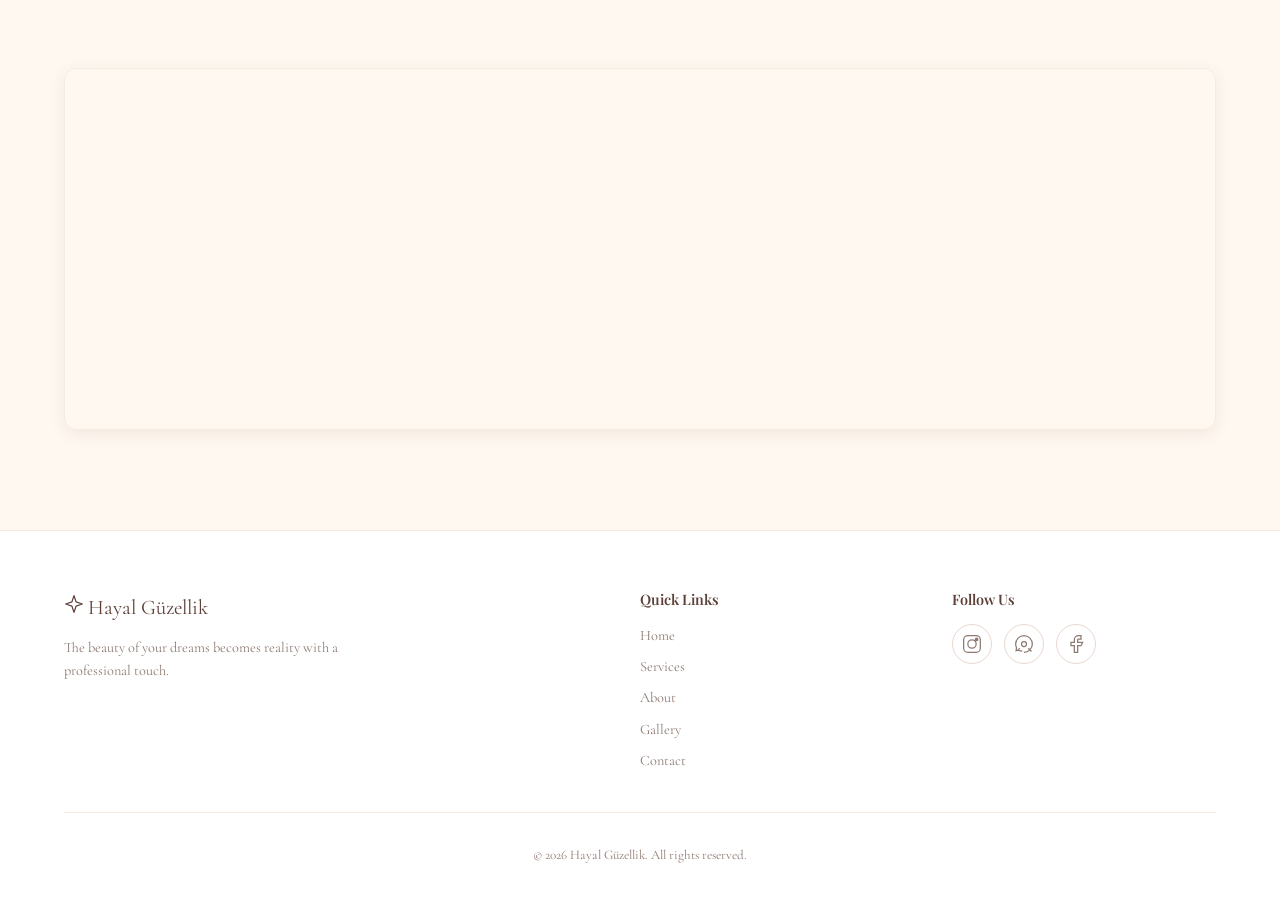
==== commit d493b552: "harita, galeri düzenlemeleri, ingilizce dil desteği, favicon güncellemesi" ====
--- a/en.html
+++ b/en.html
@@ -389,6 +389,21 @@
         </div>
       </div>
     </section>
+
+    <section class="map section" id="map" aria-label="Location">
+      <div class="container">
+        <div class="map__wrapper">
+          <iframe
+            src="https://maps.google.com/maps?q=%C5%9Eirintepe%2C%20%C3%96rme%20Sk.%2098%2FA%2C%2026210%20Tepeba%C5%9F%C4%B1%2FEski%C5%9Fehir&output=embed"
+            class="map__iframe"
+            allowfullscreen
+            loading="lazy"
+            referrerpolicy="no-referrer-when-downgrade"
+            title="Hayal Güzellik location">
+          </iframe>
+        </div>
+      </div>
+    </section>
   </main>
 
   <footer class="footer">
--- a/assets/css/style.css
+++ b/assets/css/style.css
@@ -1100,6 +1100,40 @@
 }
 
 /* -------------------------------------------
+   HARİTA
+   ------------------------------------------- */
+.map {
+  padding-block: 0 100px;
+  background: var(--bg-primary);
+  transition: background var(--transition-slow);
+}
+
+.map__wrapper {
+  border-radius: var(--radius);
+  overflow: hidden;
+  box-shadow: 0 4px 16px var(--shadow);
+  border: 1px solid var(--border-light);
+  transition: box-shadow var(--transition), border-color var(--transition);
+}
+
+.map__iframe {
+  width: 100%;
+  height: 360px;
+  display: block;
+  border: none;
+}
+
+@media (max-width: 768px) {
+  .map {
+    padding-block: 0 64px;
+  }
+
+  .map__iframe {
+    height: 260px;
+  }
+}
+
+/* -------------------------------------------
    FOOTER
    ------------------------------------------- */
 .footer {
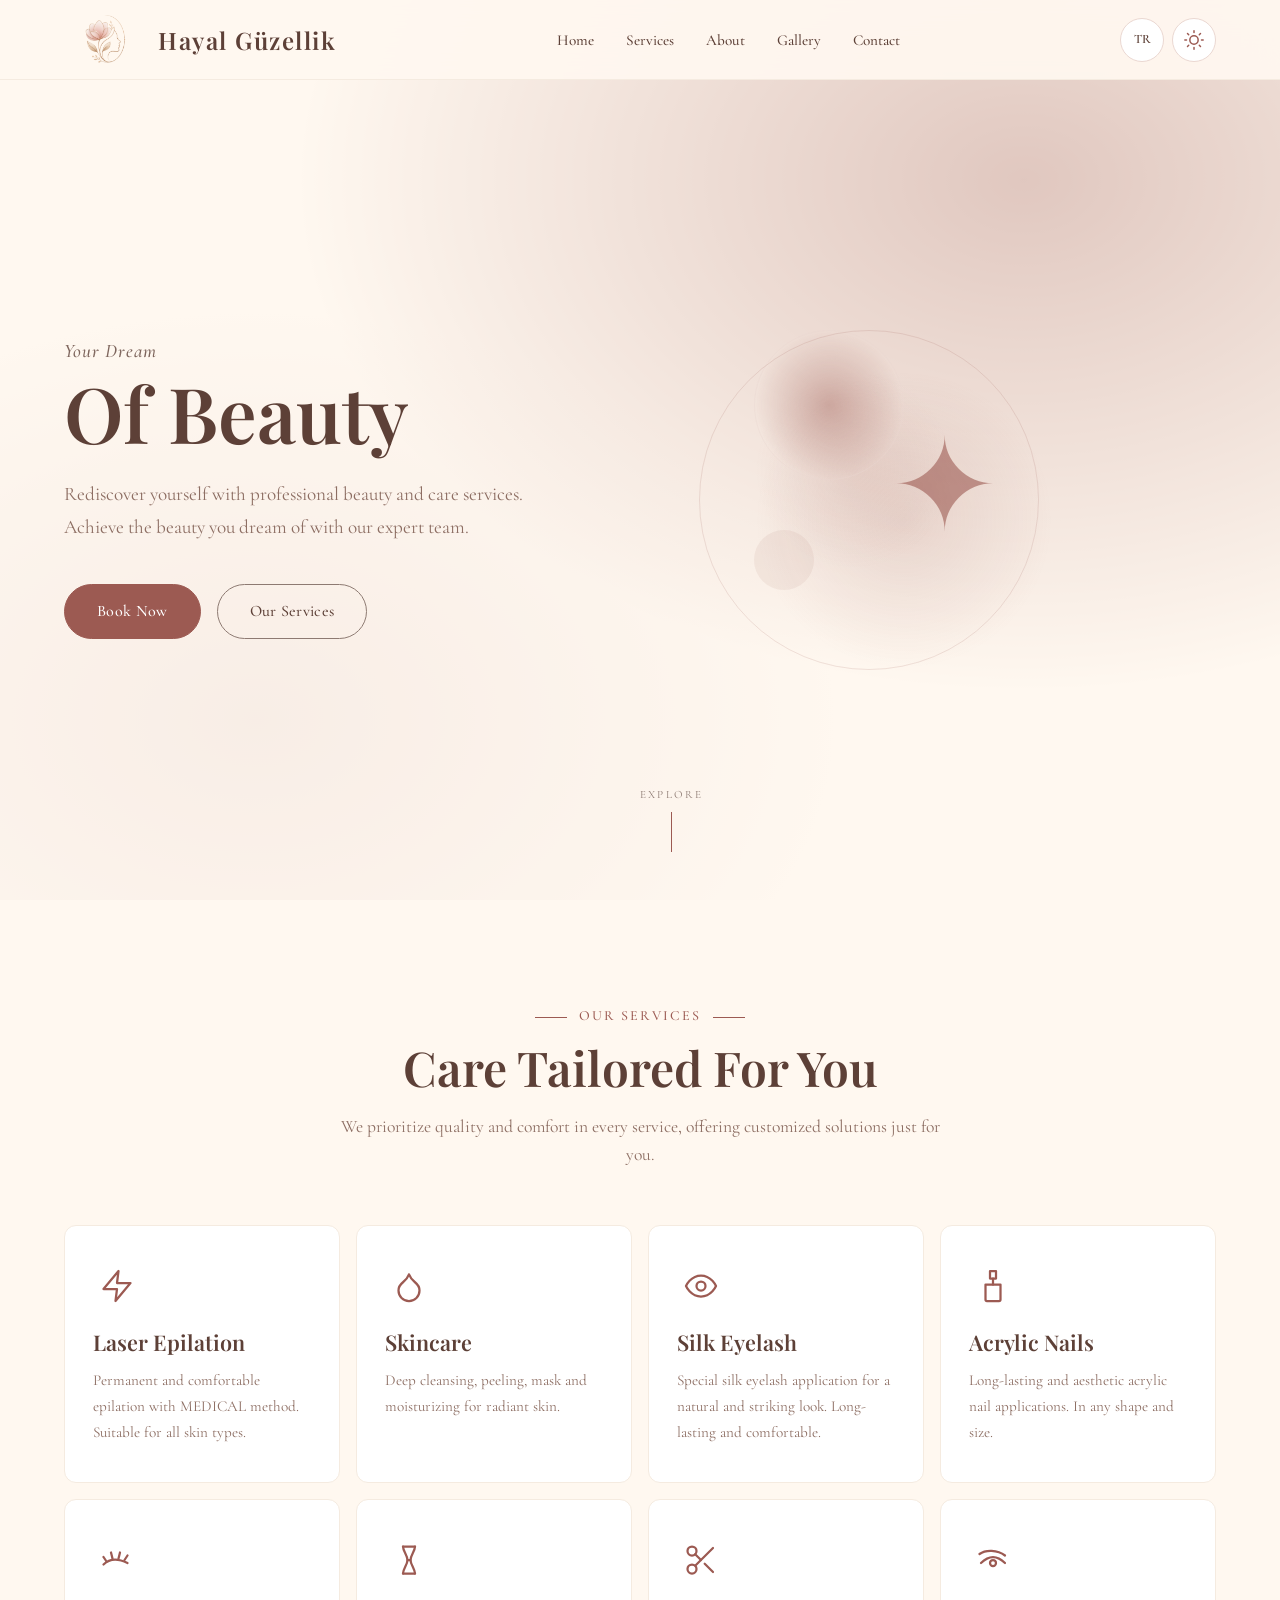
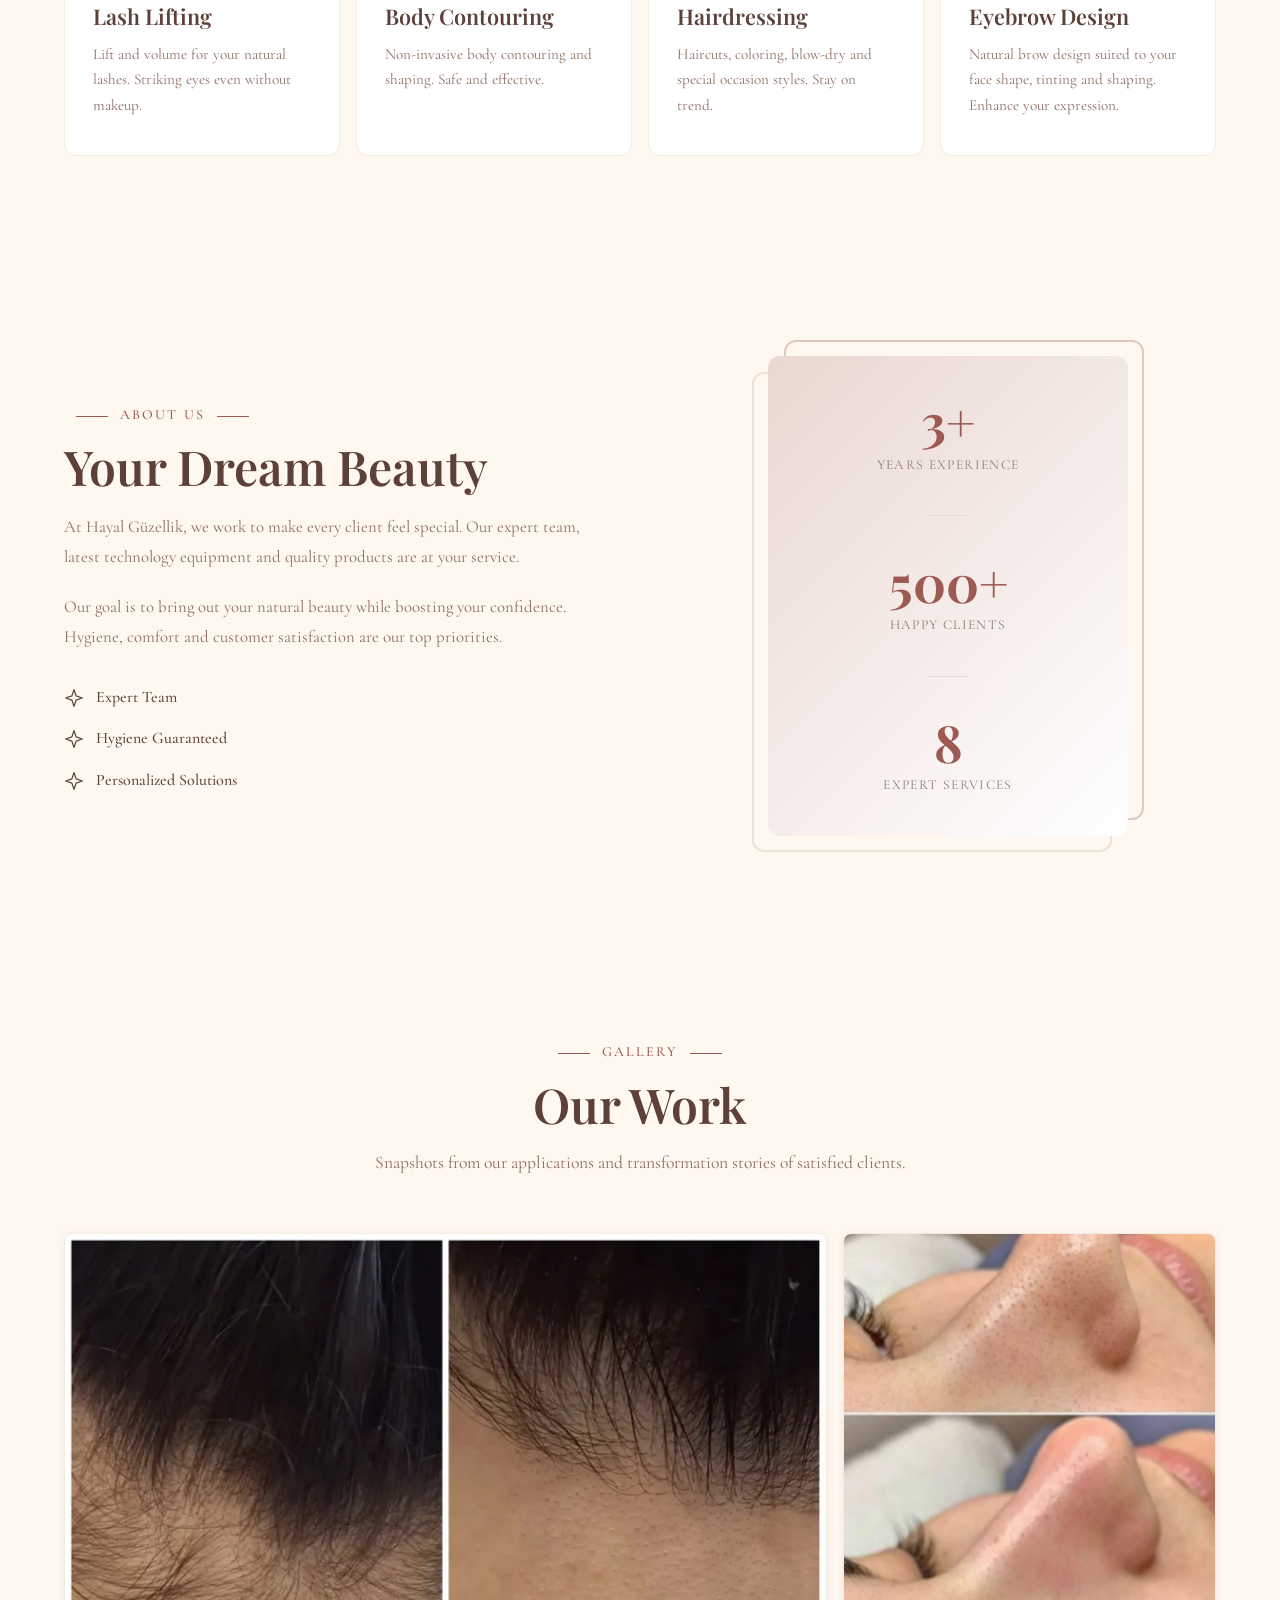
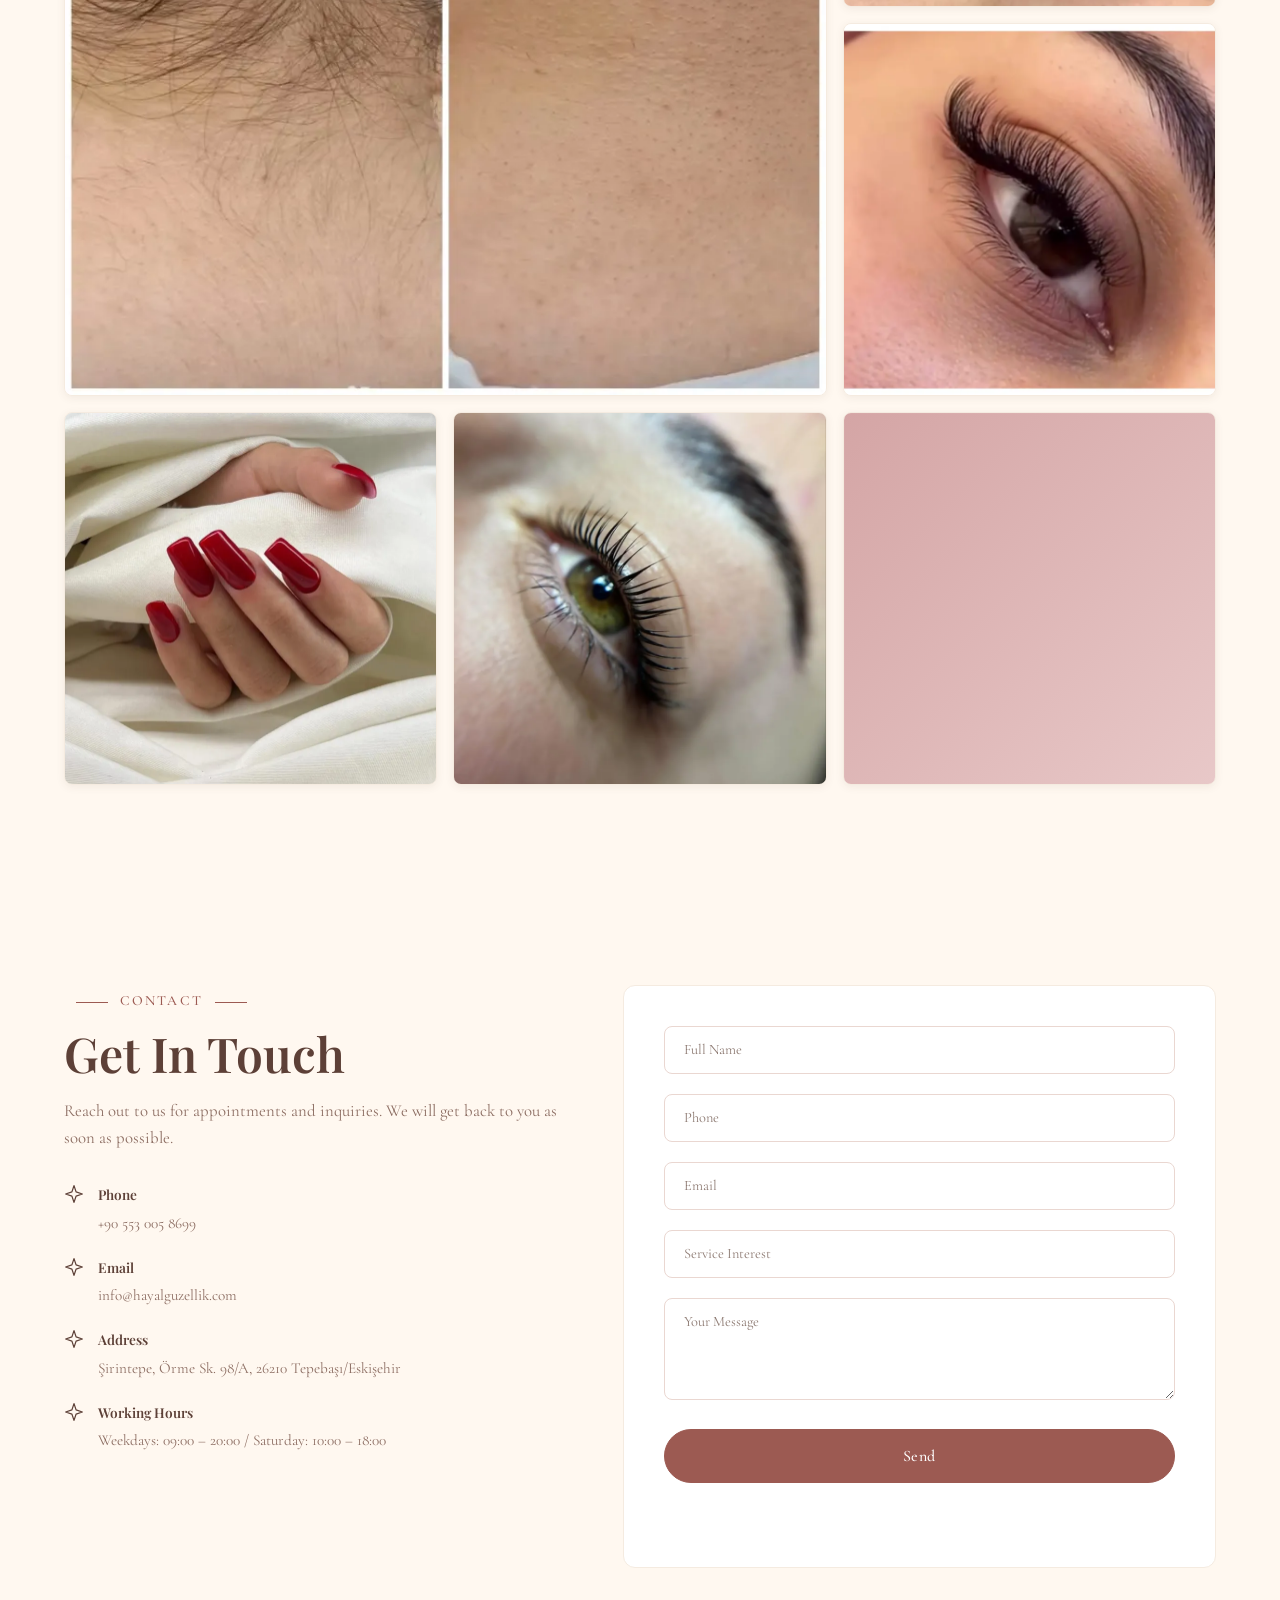
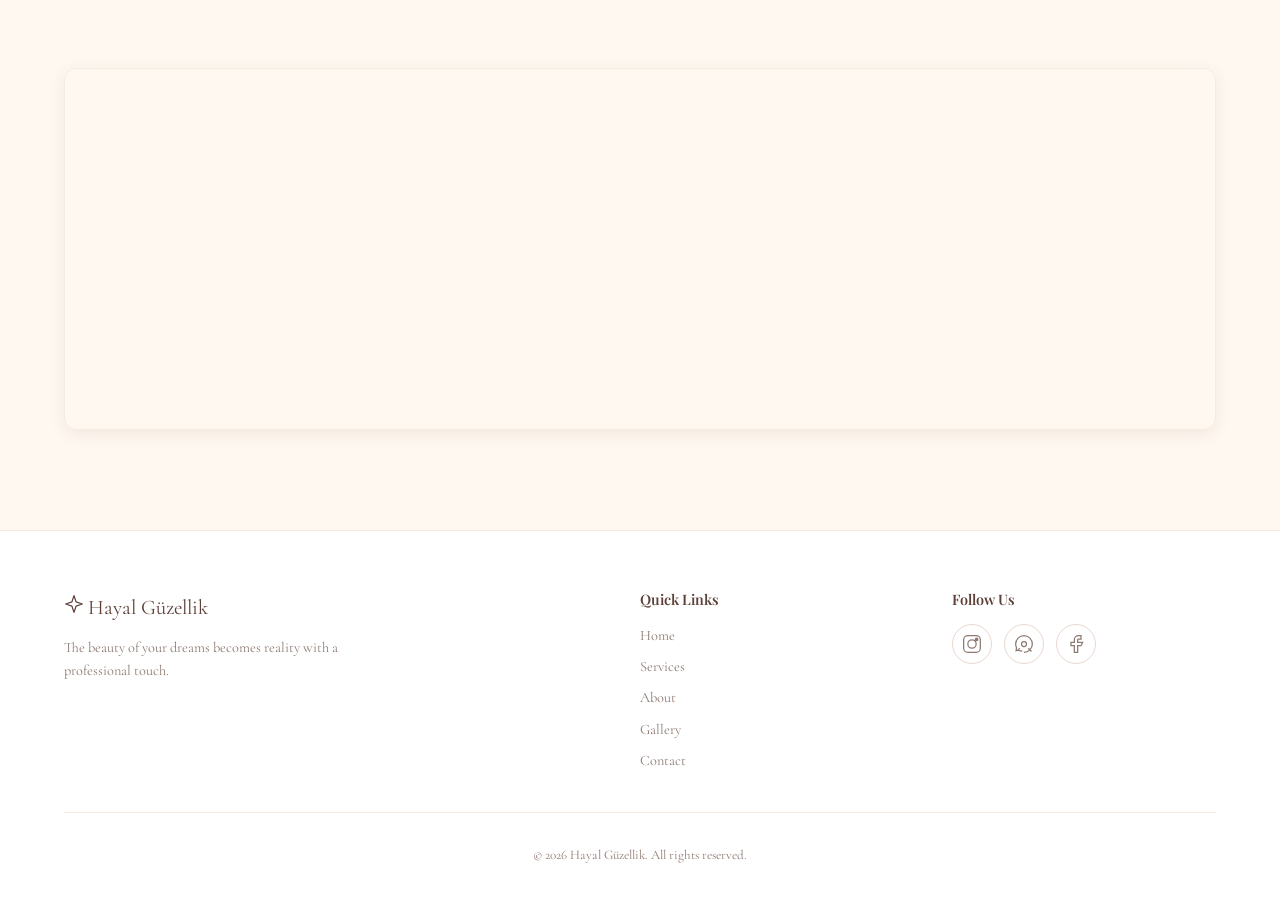
==== commit b6a82807: "font yüklemesi optimize edildi" ====
--- a/en.html
+++ b/en.html
@@ -14,7 +14,7 @@
   <link rel="preconnect" href="https://fonts.gstatic.com" crossorigin>
   <link
     href="https://fonts.googleapis.com/css2?family=Playfair+Display:ital,wght@0,400;0,500;0,600;0,700;1,400;1,500&family=Cormorant+Garamond:ital,wght@0,300;0,400;0,500;0,600;1,300;1,400;1,500&display=swap"
-    rel="stylesheet">
+    rel="stylesheet" media="print" onload="this.onload=null;this.media='all'">
   <link rel="stylesheet" href="assets/css/style.css">
   <link rel="alternate" href="index.html" hreflang="tr">
 </head>
--- a/assets/css/style.css
+++ b/assets/css/style.css
@@ -91,6 +91,8 @@
 html {
   scroll-behavior: smooth;
   scroll-padding-top: var(--header-height);
+  background: var(--bg-primary);
+  transition: background var(--transition-slow);
 }
 
 body {
@@ -104,6 +106,7 @@
   -webkit-font-smoothing: antialiased;
   -moz-osx-font-smoothing: grayscale;
   overflow-x: hidden;
+  min-height: 100vh;
 }
 
 img {
@@ -293,7 +296,7 @@
   align-items: center;
   gap: 10px;
   font-family: var(--font-heading);
-  font-size: 1.8rem;
+  font-size: 1.5rem;
   font-weight: 600;
   letter-spacing: 1.5px;
   line-height: 1;
@@ -1423,6 +1426,14 @@
     display: flex;
   }
 
+  .logo {
+    font-size: 1.2rem;
+  }
+
+  .logo__img {
+    height: 56px;
+  }
+
   .hero__title-main {
     font-size: 2.5rem;
   }
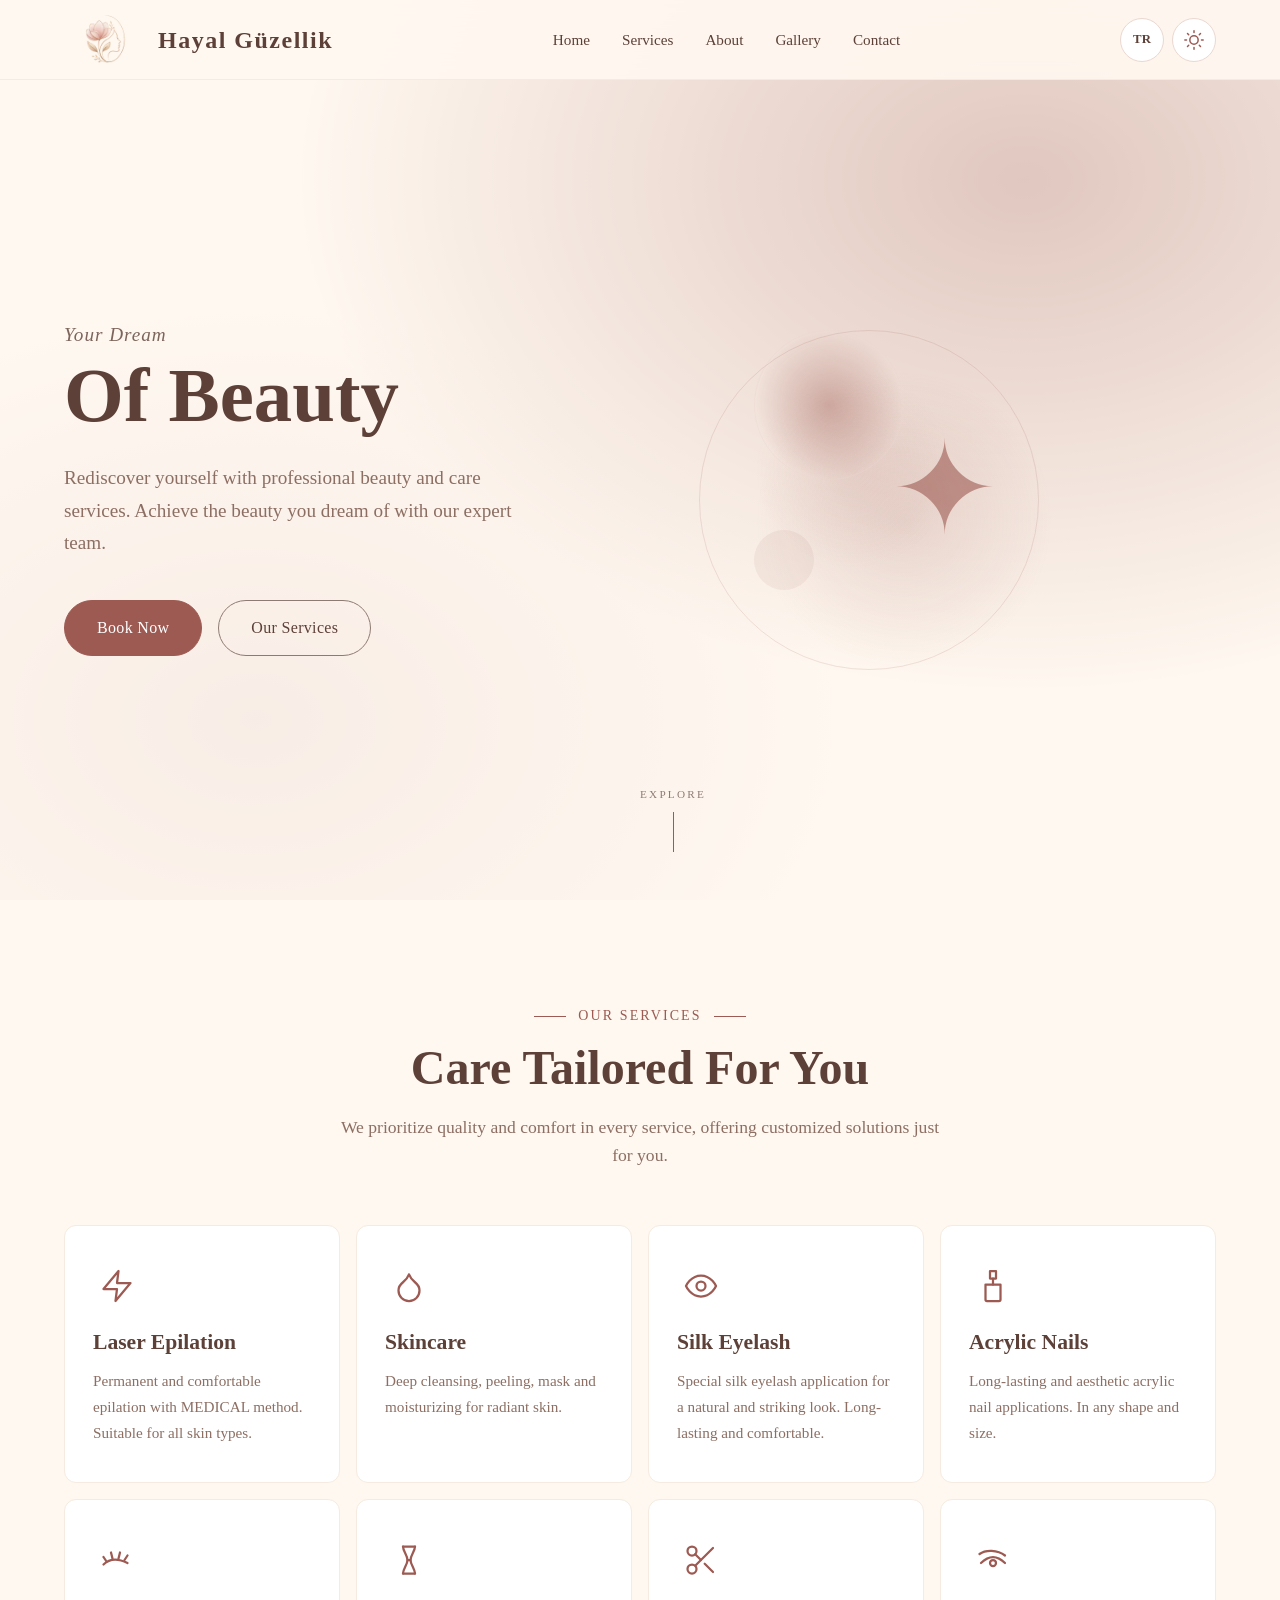
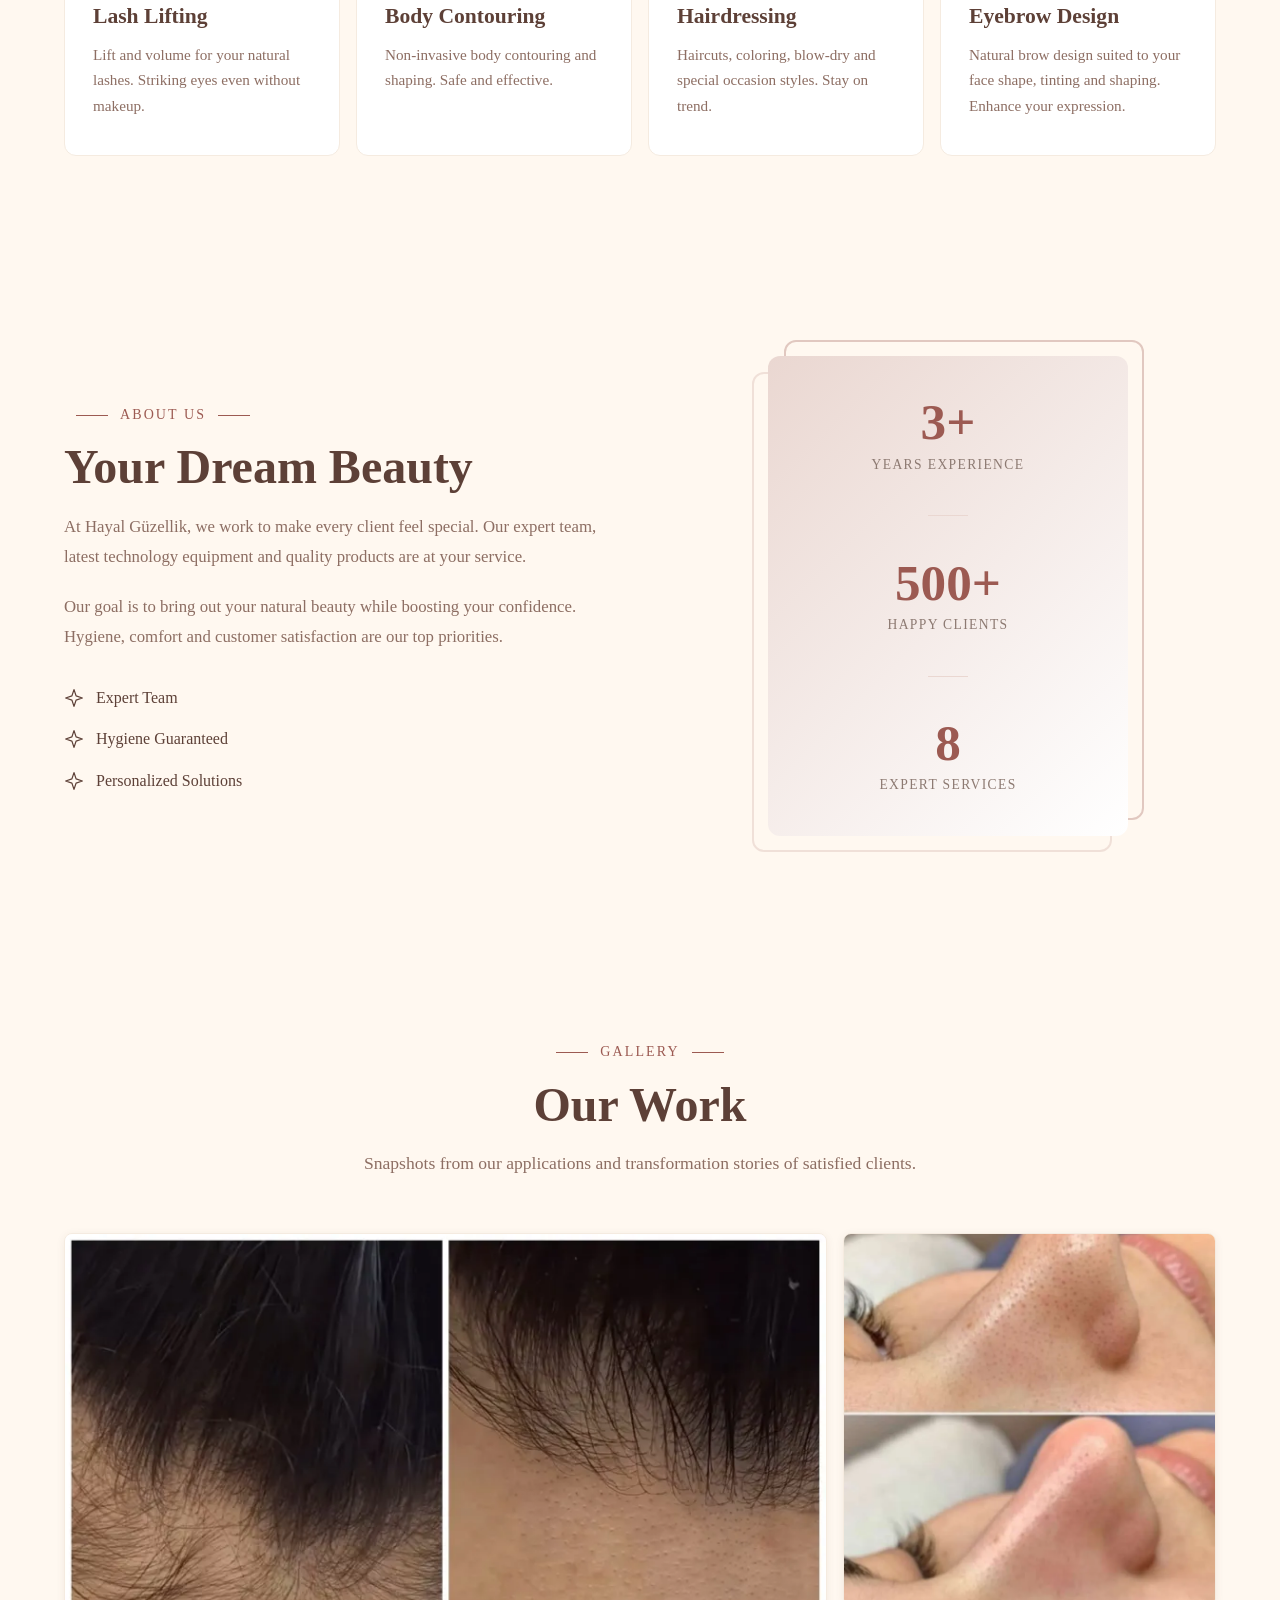
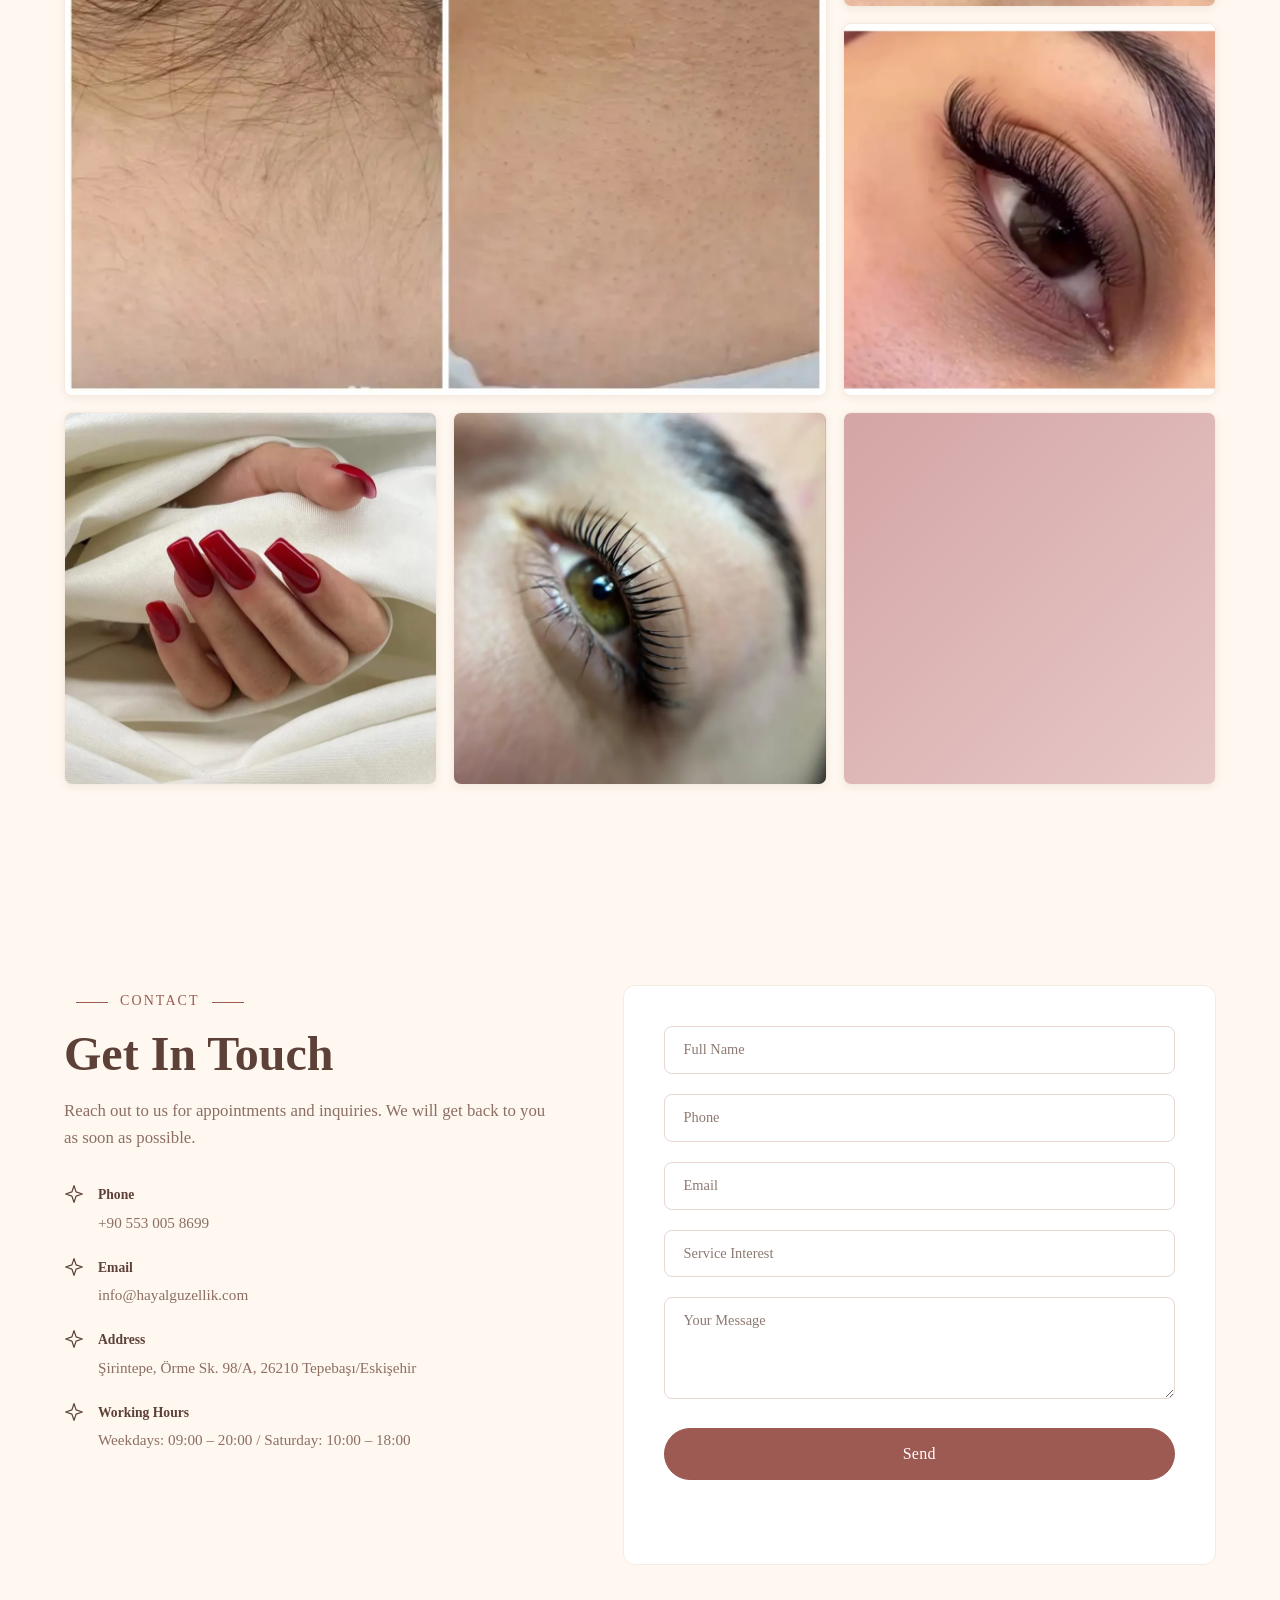
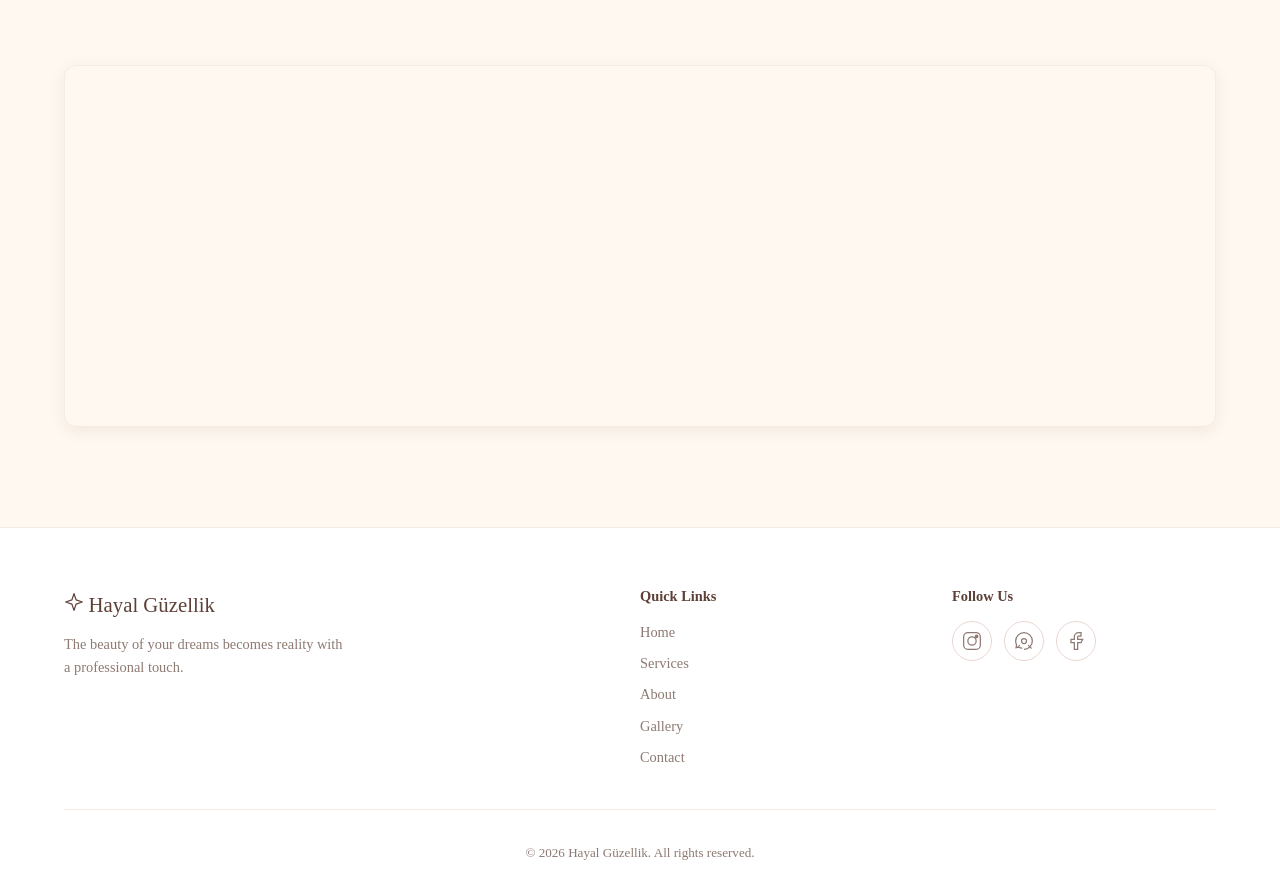
==== commit 48fc0e90: "logo webp ve resim boyutları ile performans iyileştirildi" ====
--- a/en.html
+++ b/en.html
@@ -10,13 +10,15 @@
   <meta name="robots" content="index, follow">
   <title>Hayal Güzellik | Professional Beauty &amp; Care</title>
   <link rel="icon" type="image/svg+xml" href="assets/icons/favicon.svg">
-  <link rel="preconnect" href="https://fonts.googleapis.com">
-  <link rel="preconnect" href="https://fonts.gstatic.com" crossorigin>
-  <link
-    href="https://fonts.googleapis.com/css2?family=Playfair+Display:ital,wght@0,400;0,500;0,600;0,700;1,400;1,500&family=Cormorant+Garamond:ital,wght@0,300;0,400;0,500;0,600;1,300;1,400;1,500&display=swap"
-    rel="stylesheet" media="print" onload="this.onload=null;this.media='all'">
   <link rel="stylesheet" href="assets/css/style.css">
   <link rel="alternate" href="index.html" hreflang="tr">
+  <!-- PERFORMANS: Google Maps ve iletişim formu API'sine önceden bağlan -->
+  <link rel="preconnect" href="https://maps.google.com">
+  <link rel="preconnect" href="https://api.web3forms.com">
+  <link rel="dns-prefetch" href="https://maps.google.com">
+  <link rel="dns-prefetch" href="https://api.web3forms.com">
+  <!-- PERFORMANS: Logo önceden yüklenir (ilk ekranda görünür) -->
+  <link rel="preload" href="assets/icons/logo.webp" as="image" type="image/webp">
 </head>
 
 <body>
@@ -26,7 +28,8 @@
   <header class="header">
     <div class="header__inner container">
       <a href="#" class="logo" aria-label="Hayal Güzellik Homepage">
-        <img src="assets/icons/logo.svg" alt="" class="logo__img" aria-hidden="true">
+        <!-- PERFORMANS: logo.svg 401KB'dı, WebP'ye dönüştürüldü (6KB) -->
+        <img src="assets/icons/logo.webp" alt="" class="logo__img" aria-hidden="true" width="200" height="200">
         <span class="logo__text">Hayal Güzellik</span>
       </a>
       <nav class="nav" aria-label="Main menu">
@@ -264,24 +267,27 @@
           <p class="section__desc">Snapshots from our applications and transformation stories of satisfied clients.</p>
         </div>
         <div class="gallery__grid">
+          <!-- PERFORMANS: width/height ve loading="lazy" sayfa yüklenirken
+               resimlerin yerini sabitler (CLS'yi önler) ve ekranda görünene kadar
+               yüklenmezler -->
           <figure class="gallery__item gallery__item--wide" tabindex="0">
-            <img class="gallery__img" src="assets/img/optimized/lazer.webp" alt="Laser epilation before and after">
+            <img class="gallery__img" src="assets/img/optimized/lazer.webp" alt="Laser epilation before and after" width="800" height="800" loading="lazy" decoding="async">
             <figcaption class="gallery__caption">Laser Epilation</figcaption>
           </figure>
           <figure class="gallery__item" tabindex="0">
-            <img class="gallery__img" src="assets/img/optimized/ciltbakimi.webp" alt="Skincare treatment">
+            <img class="gallery__img" src="assets/img/optimized/ciltbakimi.webp" alt="Skincare treatment" width="400" height="400" loading="lazy" decoding="async">
             <figcaption class="gallery__caption">Skincare</figcaption>
           </figure>
           <figure class="gallery__item" tabindex="0">
-            <img class="gallery__img" src="assets/img/optimized/ipek_kirpik.webp" alt="Silk eyelash application">
+            <img class="gallery__img" src="assets/img/optimized/ipek_kirpik.webp" alt="Silk eyelash application" width="400" height="400" loading="lazy" decoding="async">
             <figcaption class="gallery__caption">Silk Eyelash</figcaption>
           </figure>
           <figure class="gallery__item" tabindex="0">
-            <img class="gallery__img" src="assets/img/optimized/protez_tirnak.webp" alt="Acrylic nail design">
+            <img class="gallery__img" src="assets/img/optimized/protez_tirnak.webp" alt="Acrylic nail design" width="400" height="400" loading="lazy" decoding="async">
             <figcaption class="gallery__caption">Acrylic Nails</figcaption>
           </figure>
           <figure class="gallery__item" tabindex="0">
-            <img class="gallery__img" src="assets/img/optimized/kirpik_lifting.webp" alt="Lash lifting application">
+            <img class="gallery__img" src="assets/img/optimized/kirpik_lifting.webp" alt="Lash lifting application" width="400" height="400" loading="lazy" decoding="async">
             <figcaption class="gallery__caption">Lash Lifting</figcaption>
           </figure>
           <figure class="gallery__item" tabindex="0">
--- a/assets/css/style.css
+++ b/assets/css/style.css
@@ -21,9 +21,9 @@
   --header-bg: rgba(255, 248, 240, 0.92);
   --gallery-overlay: rgba(45, 36, 36, 0.6);
   --error: #C0392B;
-
-  --font-heading: 'Playfair Display', Georgia, serif;
-  --font-body: 'Cormorant Garamond', Georgia, serif;
+  --font-heading: Georgia, serif;
+
+  --font-body: Georgia, serif;
 
   --max-width: 1200px;
   --header-height: 80px;
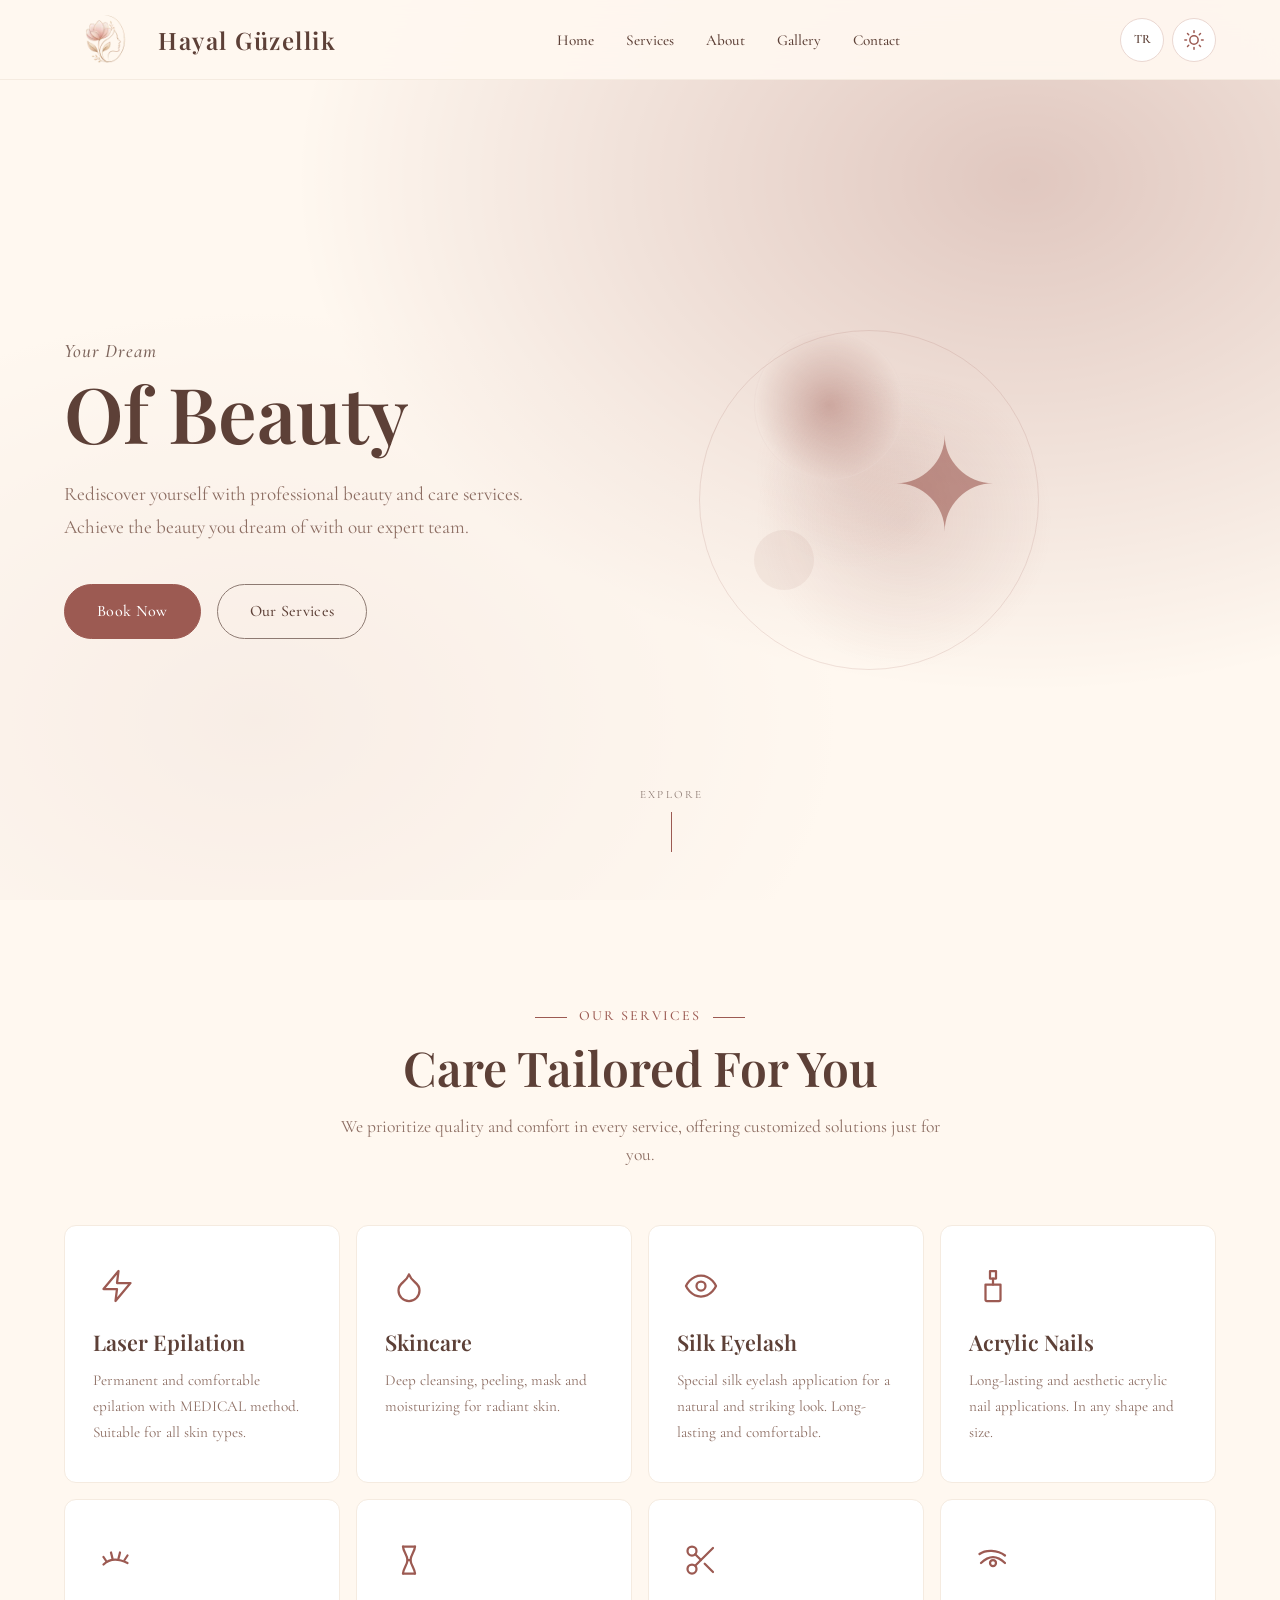
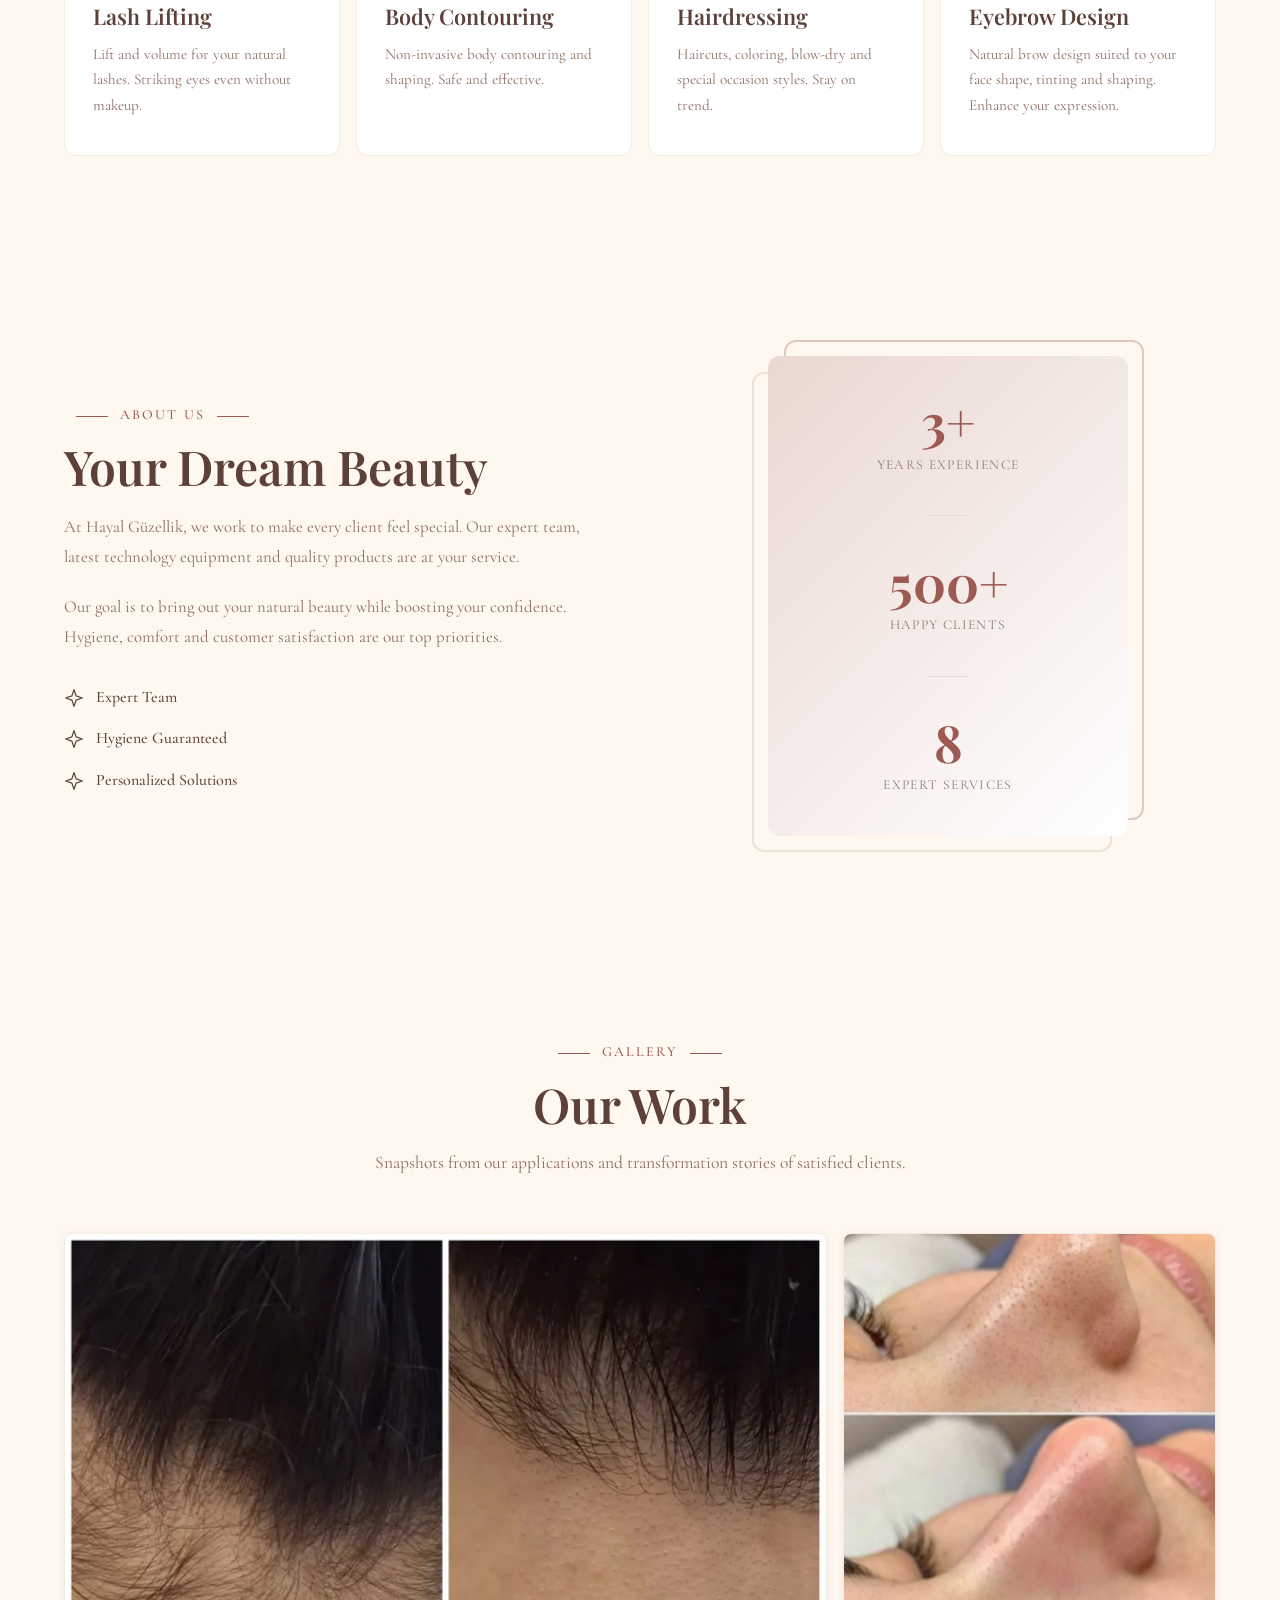
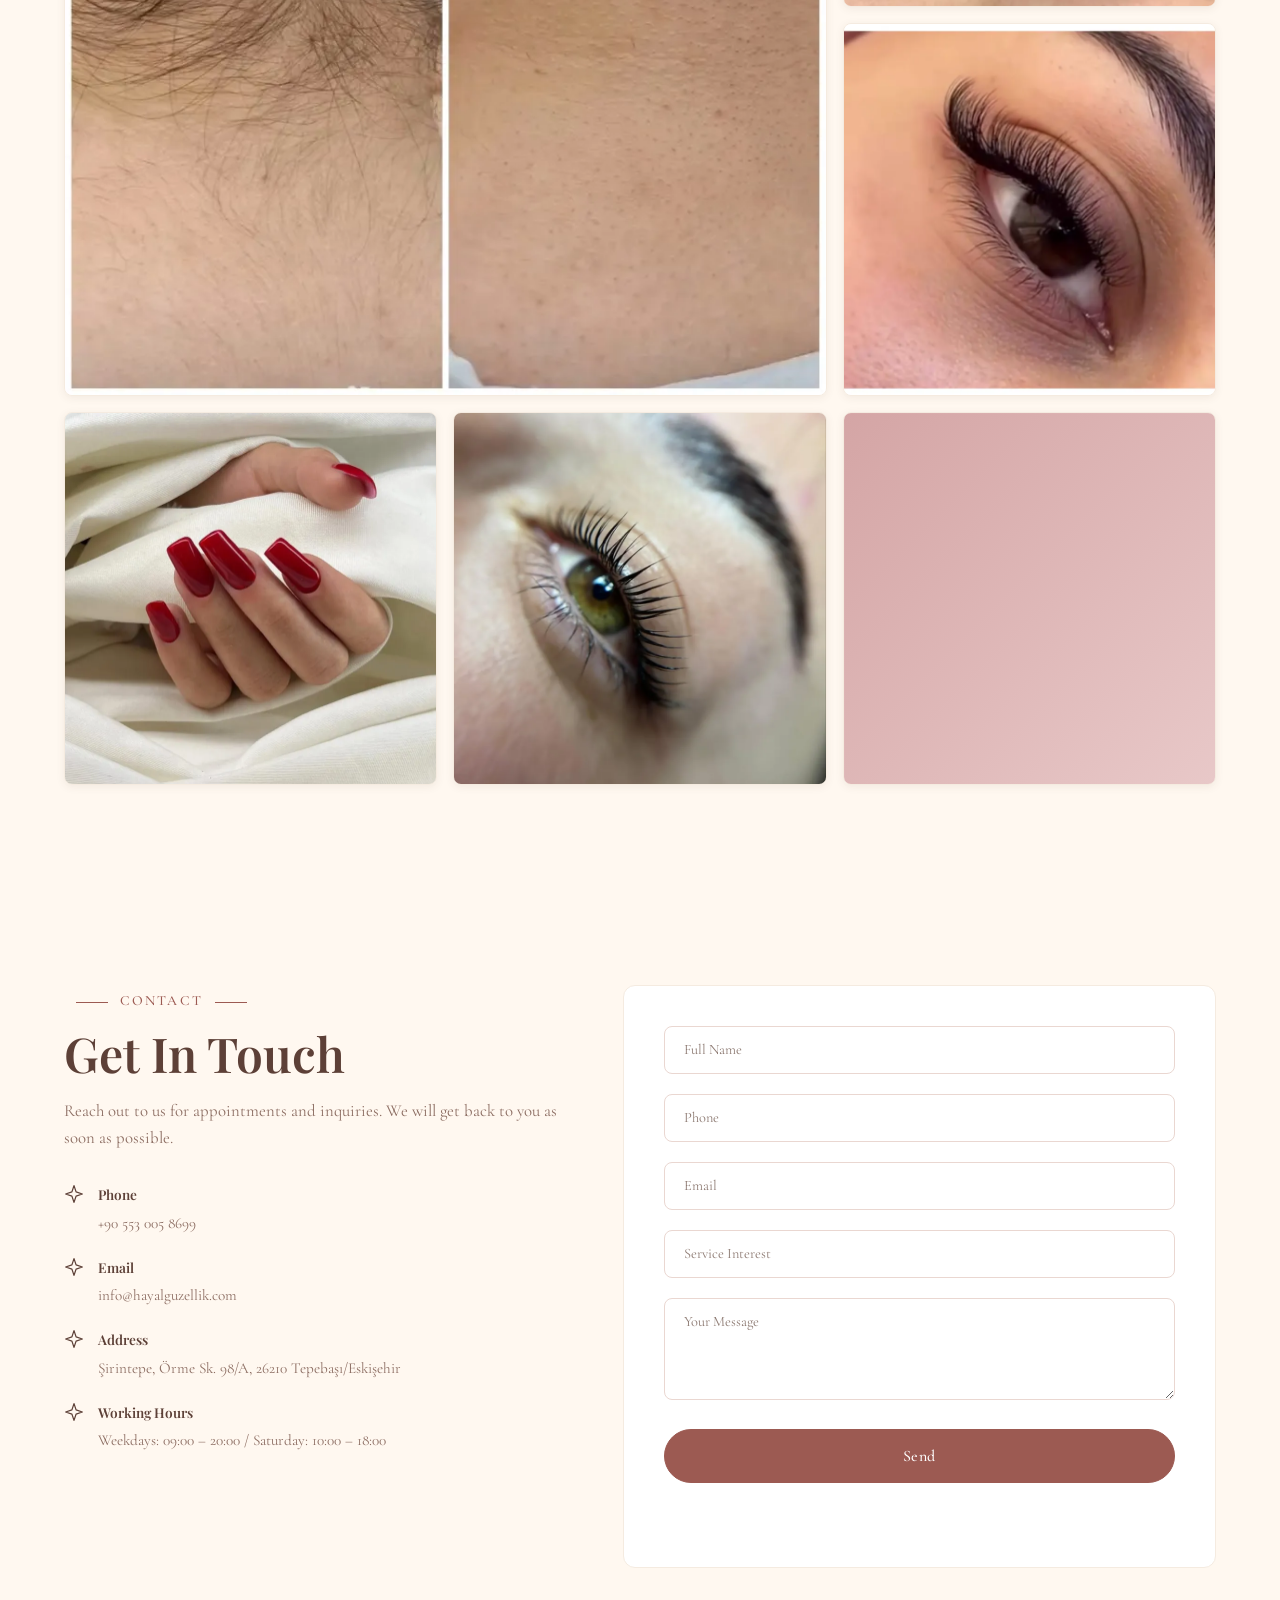
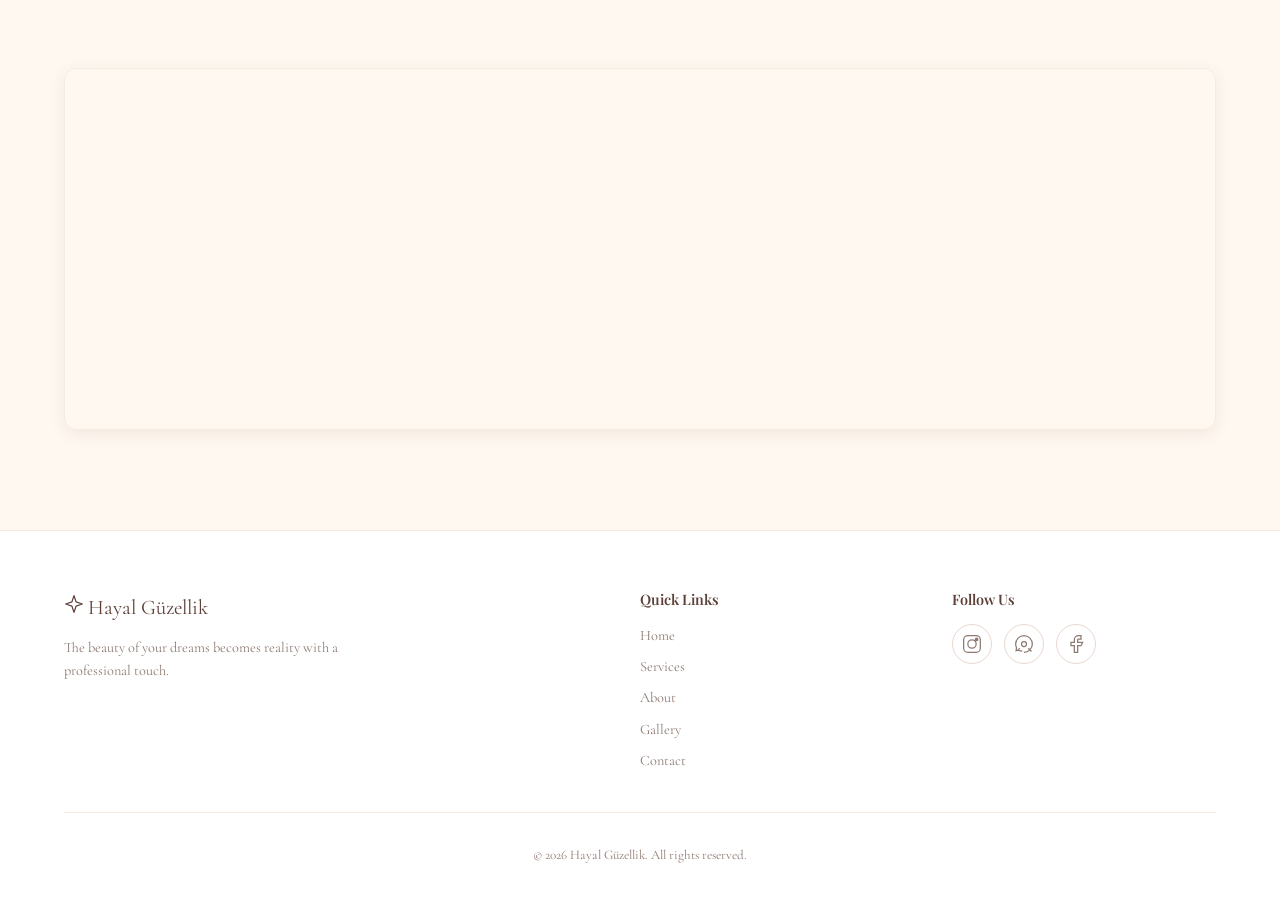
==== commit 177b0ef3: "fontlar eski haline getirildi" ====
--- a/en.html
+++ b/en.html
@@ -10,6 +10,11 @@
   <meta name="robots" content="index, follow">
   <title>Hayal Güzellik | Professional Beauty &amp; Care</title>
   <link rel="icon" type="image/svg+xml" href="assets/icons/favicon.svg">
+  <link rel="preconnect" href="https://fonts.googleapis.com">
+  <link rel="preconnect" href="https://fonts.gstatic.com" crossorigin>
+  <link
+    href="https://fonts.googleapis.com/css2?family=Playfair+Display:ital,wght@0,400;0,500;0,600;0,700;1,400;1,500&family=Cormorant+Garamond:ital,wght@0,300;0,400;0,500;0,600;1,300;1,400;1,500&display=swap"
+    rel="stylesheet" media="print" onload="this.onload=null;this.media='all'">
   <link rel="stylesheet" href="assets/css/style.css">
   <link rel="alternate" href="index.html" hreflang="tr">
   <!-- PERFORMANS: Google Maps ve iletişim formu API'sine önceden bağlan -->
--- a/assets/css/style.css
+++ b/assets/css/style.css
@@ -21,9 +21,9 @@
   --header-bg: rgba(255, 248, 240, 0.92);
   --gallery-overlay: rgba(45, 36, 36, 0.6);
   --error: #C0392B;
-  --font-heading: Georgia, serif;
-
-  --font-body: Georgia, serif;
+  --font-heading: 'Playfair Display', Georgia, serif;
+
+  --font-body: 'Cormorant Garamond', Georgia, serif;
 
   --max-width: 1200px;
   --header-height: 80px;
